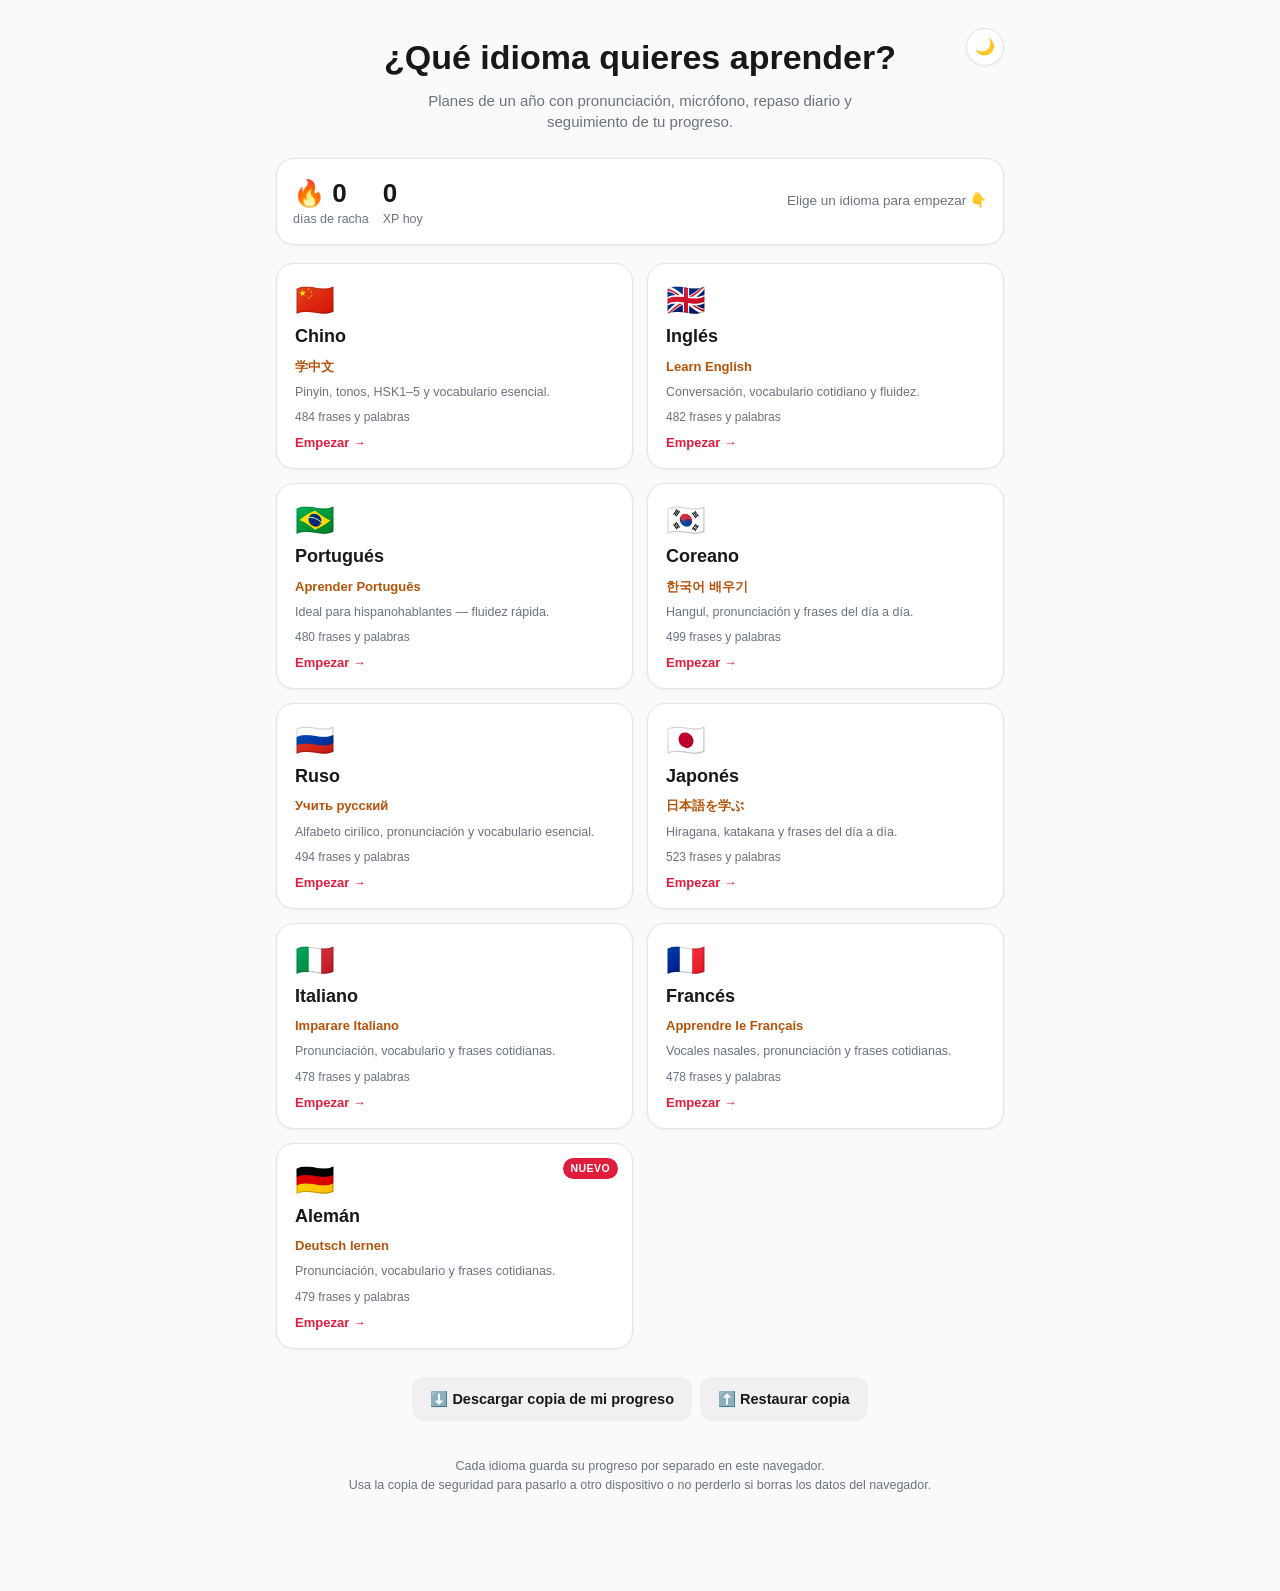
==== index.html @ 62c7db94 "Add files via upload" ====
<!DOCTYPE html>
<html lang="es">
<head>
<meta charset="UTF-8">
<meta name="viewport" content="width=device-width, initial-scale=1.0">
<meta name="theme-color" content="#e11d3e">
<meta name="description" content="Planes de un año para aprender 9 idiomas desde el español: pronunciación, micrófono, repaso espaciado y seguimiento de progreso.">
<title>Idiomas — elige el tuyo</title>
<link rel="stylesheet" href="assets/app.css">
<link rel="icon" href="data:image/svg+xml,%3Csvg xmlns=%22http://www.w3.org/2000/svg%22 viewBox=%220 0 100 100%22%3E%3Ccircle cx=%2250%22 cy=%2250%22 r=%2248%22 fill=%22%23e11d3e%22/%3E%3Ctext x=%2250%22 y=%2268%22 font-size=%2252%22 text-anchor=%22middle%22 fill=%22white%22 font-family=%22sans-serif%22 font-weight=%22bold%22%3EA%3C/text%3E%3C/svg%3E">
</head>
<body>
<script>try{var t=localStorage.getItem('idiomas-theme')||localStorage.getItem('lang-hub-theme');if(t?t==='dark':matchMedia('(prefers-color-scheme: dark)').matches)document.body.classList.add('dark');}catch(e){}</script>
<div class="wrap" style="max-width:760px">
  <header class="hub-head">
    <div class="hub-top"><button class="icon-btn" id="themeBtn" title="Cambiar tema" aria-label="Cambiar tema">🌙</button></div>
    <h1>¿Qué idioma quieres aprender?</h1>
    <div class="sub">Planes de un año con pronunciación, micrófono, repaso diario y seguimiento de tu progreso.</div>
  </header>

  <div class="today-card" id="today"></div>
  <div class="lang-grid" id="grid"></div>

  <div class="backup-row">
    <button class="btn" id="exportBtn">⬇️ Descargar copia de mi progreso</button>
    <button class="btn" id="importBtn">⬆️ Restaurar copia</button>
    <input type="file" id="importFile" accept="application/json,.json" class="hidden">
  </div>
  <div class="footer-note">Cada idioma guarda su progreso por separado en este navegador.<br>Usa la copia de seguridad para pasarlo a otro dispositivo o no perderlo si borras los datos del navegador.</div>
</div>

<script src="assets/catalog.js"></script>
<script>
(function(){
  const C = window.CATALOG;
  const get = (k, d) => { try{ const v = localStorage.getItem(k); return v == null ? d : JSON.parse(v); }catch(e){ return d; } };
  const raw = k => { try{ return localStorage.getItem(k); }catch(e){ return null; } };
  const esc = s => String(s).replace(/[&<>"']/g, c => ({'&':'&amp;','<':'&lt;','>':'&gt;','"':'&quot;',"'":'&#39;'}[c]));
  const dstr = d => { d = d || new Date(); return d.getFullYear() + '-' + String(d.getMonth()+1).padStart(2,'0') + '-' + String(d.getDate()).padStart(2,'0'); };
  const today = dstr(), yest = dstr(new Date(Date.now() - 86400000));

  function info(L){
    const prog = get(L.storagePrefix + '-progress-v1', {}) || {};
    const srs = get(L.storagePrefix + '-srs', {}) || {};
    const st = get(L.storagePrefix + '-streak', null);
    const log = get(L.storagePrefix + '-log', {}) || {};
    const mastered = Object.keys(prog).filter(k => k.startsWith('a-') && prog[k] >= 3).length;
    const started = Object.keys(prog).some(k => prog[k]);
    const due = Object.values(srs).filter(c => c && c.due <= today).length;
    const streak = st && st.lastDate && st.lastDate >= yest ? st.count : 0;
    return {mastered, started, due, streak, xp: log[today] || 0};
  }

  function render(){
    const last = raw('idiomas-last');
    const infos = C.map(L => Object.assign({L}, info(L)));
    const xp = infos.reduce((s, x) => s + x.xp, 0);
    const best = Math.max(0, ...infos.map(x => x.streak));
    const lastL = C.find(L => L.code === last);
    const lastI = lastL && infos.find(x => x.L === lastL);
    document.getElementById('today').innerHTML = `
      <div><div class="big">🔥 ${best}</div><div class="muted" style="font-size:12.5px">${best === 1 ? 'día' : 'días'} de racha</div></div>
      <div><div class="big">${xp}</div><div class="muted" style="font-size:12.5px">XP hoy</div></div>
      ${lastL ? `<a class="btn main cont" href="${lastL.page}">${lastL.flag} Continuar con ${esc(lastL.name)}${lastI.due ? ' · ' + lastI.due + ' por repasar' : ''} →</a>`
              : `<div class="cont muted" style="font-size:13.5px">Elige un idioma para empezar 👇</div>`}`;
    document.getElementById('grid').innerHTML = infos.map(x => {
      const L = x.L, pct = Math.round(x.mastered / L.total * 100);
      return `<a class="lang-card" href="${L.page}">
        ${L.code === last ? '<span class="badge-last">ÚLTIMO</span>' : L.isNew && !x.started ? '<span class="badge-new">NUEVO</span>' : ''}
        <div class="flag">${L.flag}</div>
        <div class="name">${esc(L.name)}</div>
        <div class="native">${esc(L.hero)}</div>
        <div class="desc">${esc(L.desc.replace(/^Nuevo · /, ''))}</div>
        ${x.started ? `<div class="mini-bar"><div style="width:${pct}%"></div></div>
          <div class="meta"><span>${x.mastered}/${L.total} dominadas</span><span>${x.streak ? '🔥 ' + x.streak : ''}${x.due ? ' · 🔁 ' + x.due : ''}</span></div>`
          : `<div class="meta"><span>${L.total} frases y palabras</span></div>`}
        <div class="go">${x.started ? 'Continuar →' : 'Empezar →'}</div>
      </a>`;
    }).join('');
  }

  // Tema
  const tb = document.getElementById('themeBtn');
  const syncIcon = () => tb.textContent = document.body.classList.contains('dark') ? '☀️' : '🌙';
  tb.onclick = () => { const d = document.body.classList.toggle('dark'); try{ localStorage.setItem('idiomas-theme', d ? 'dark' : 'light'); }catch(e){} syncIcon(); };
  syncIcon();

  // Copia de seguridad
  const prefixes = C.map(L => L.storagePrefix + '-').concat(['idiomas-', 'lang-hub-']);
  document.getElementById('exportBtn').onclick = () => {
    const data = {};
    try{ for (let i = 0; i < localStorage.length; i++){ const k = localStorage.key(i); if (prefixes.some(p => k.startsWith(p))) data[k] = localStorage.getItem(k); } }catch(e){}
    const blob = new Blob([JSON.stringify({app: 'idiomas', version: 2, date: new Date().toISOString(), data}, null, 1)], {type: 'application/json'});
    const a = document.createElement('a'); a.href = URL.createObjectURL(blob); a.download = 'idiomas-progreso-' + today + '.json';
    document.body.appendChild(a); a.click(); setTimeout(() => { URL.revokeObjectURL(a.href); a.remove(); }, 500);
  };
  const fileIn = document.getElementById('importFile');
  document.getElementById('importBtn').onclick = () => fileIn.click();
  fileIn.onchange = () => {
    const f = fileIn.files[0]; if (!f) return;
    const r = new FileReader();
    r.onload = () => {
      try{
        const j = JSON.parse(r.result);
        if (!j || j.app !== 'idiomas' || !j.data) throw new Error('formato');
        let n = 0;
        Object.keys(j.data).forEach(k => { if (prefixes.some(p => k.startsWith(p))){ localStorage.setItem(k, j.data[k]); n++; } });
        render(); alertBox('✓ Copia restaurada (' + n + ' elementos).');
      }catch(e){ alertBox('Ese archivo no parece una copia de esta app.'); }
      fileIn.value = '';
    };
    r.readAsText(f);
  };
  function alertBox(msg){
    let host = document.querySelector('.toast-host');
    if (!host){ host = document.createElement('div'); host.className = 'toast-host'; document.body.appendChild(host); }
    const t = document.createElement('div'); t.className = 'toast'; t.textContent = msg; host.appendChild(t); setTimeout(() => t.remove(), 3500);
  }

  render();
  window.addEventListener('pageshow', render);
})();
</script>
</body>
</html>
---- assets/app.css ----
/* Idiomas — estilos compartidos por el hub y todas las páginas de idioma */
:root{
  --ink:#18181b; --paper:#fafafa; --paper-dim:#f0f0f2; --seal:#e11d3e; --seal-dark:#b8102f;
  --gold:#b45309; --gold-soft:#fdf3e2; --line:#e4e4e7; --done:#15803d; --done-soft:#e8f6ec;
  --card-bg:#ffffff; --muted:#6b7280; --shadow:0 1px 3px rgba(0,0,0,.05); --shadow-lg:0 10px 30px rgba(0,0,0,.12);
  --heat0:#ebedf0; --heat1:#fbd0d8; --heat2:#f58ba0; --heat3:#e11d3e; --heat4:#9f0f2b;
  --radius:16px;
  color-scheme: light;
}
body.dark{
  --ink:#f4f4f5; --paper:#0d0d10; --paper-dim:#1c1c21; --seal:#fb4368; --seal-dark:#ff6b87;
  --gold:#f0a94e; --gold-soft:#2a2116; --line:#2a2a2f; --done:#4ade80; --done-soft:#14261a;
  --card-bg:#17171c; --muted:#9a9aa2; --shadow:0 1px 3px rgba(0,0,0,.4); --shadow-lg:0 10px 30px rgba(0,0,0,.5);
  --heat0:#222228; --heat1:#4a1a25; --heat2:#8a2440; --heat3:#d93a5d; --heat4:#ff7b96;
  color-scheme: dark;
}
*{box-sizing:border-box;}
html{-webkit-text-size-adjust:100%;}
body{
  margin:0; background:var(--paper); color:var(--ink);
  font-family:-apple-system,BlinkMacSystemFont,"Segoe UI",Roboto,"PingFang SC","Hiragino Sans","Noto Sans CJK SC","Malgun Gothic","Microsoft YaHei",Helvetica,Arial,sans-serif;
  -webkit-font-smoothing:antialiased; transition:background .25s,color .25s; line-height:1.4;
}
button{font:inherit;color:inherit;}
button:focus-visible,a:focus-visible,input:focus-visible,select:focus-visible{outline:2px solid var(--seal);outline-offset:2px;}
.wrap{max-width:900px;margin:0 auto;padding:24px 16px 96px;}
.hidden{display:none !important;}
.muted{color:var(--muted);}

/* ---------- Top bar ---------- */
.topbar{display:flex;align-items:center;justify-content:space-between;gap:8px;margin-bottom:14px;}
.back-link{color:var(--muted);text-decoration:none;font-size:13.5px;font-weight:600;padding:6px 0;}
.back-link:hover{color:var(--seal);}
.icon-row{display:flex;gap:8px;}
.icon-btn{
  width:38px;height:38px;border-radius:50%;border:1px solid var(--line);background:var(--card-bg);
  cursor:pointer;display:flex;align-items:center;justify-content:center;font-size:16px;box-shadow:var(--shadow);
}
.icon-btn:hover{border-color:var(--seal);}

/* ---------- Header ---------- */
.hero{
  position:relative;padding:26px 24px 22px;background:var(--card-bg);border:1px solid var(--line);
  border-radius:20px;margin-bottom:16px;box-shadow:var(--shadow);overflow:hidden;
}
.hero-title{font-size:clamp(34px,7vw,52px);line-height:1.05;font-weight:800;letter-spacing:-.01em;padding-right:72px;}
.hero-sub{font-size:14.5px;color:var(--muted);margin-top:8px;max-width:560px;}
.seal{
  position:absolute;top:22px;right:22px;width:58px;height:58px;background:var(--seal);color:#fff;border-radius:50%;
  display:flex;align-items:center;justify-content:center;font-size:11.5px;font-weight:800;letter-spacing:.4px;text-align:center;
  box-shadow:0 3px 10px rgba(225,29,62,.35);transform:rotate(-8deg);
}
.stat-chips{display:flex;flex-wrap:wrap;gap:8px;margin-top:16px;}
.chip{
  display:inline-flex;align-items:center;gap:6px;padding:6px 11px;border-radius:999px;background:var(--paper-dim);
  font-size:12.5px;font-weight:600;color:var(--ink);white-space:nowrap;
}
.chip .em{font-size:14px;}
.goal-ring{--p:0;width:18px;height:18px;border-radius:50%;
  background:conic-gradient(var(--seal) calc(var(--p)*1%), var(--line) 0);display:inline-block;position:relative;}
.goal-ring::after{content:"";position:absolute;inset:4px;border-radius:50%;background:var(--paper-dim);}
.progress-bar{margin-top:16px;height:8px;background:var(--paper-dim);border-radius:20px;overflow:hidden;}
.progress-fill{height:100%;background:linear-gradient(90deg,var(--seal),var(--gold));width:0;border-radius:20px;transition:width .5s ease;}
.progress-label{font-size:12.5px;color:var(--muted);margin-top:8px;}

/* ---------- Action buttons ---------- */
.actions{display:grid;grid-template-columns:repeat(3,1fr);gap:10px;margin-bottom:16px;}
.action{
  display:flex;flex-direction:column;align-items:flex-start;gap:3px;text-align:left;cursor:pointer;
  background:var(--card-bg);border:1px solid var(--line);border-radius:var(--radius);padding:14px;box-shadow:var(--shadow);
  transition:transform .1s,box-shadow .15s,border-color .15s;
}
.action:hover{box-shadow:var(--shadow-lg);border-color:var(--seal);}
.action:active{transform:scale(.98);}
.action .a-icon{font-size:22px;}
.action .a-title{font-size:14.5px;font-weight:700;}
.action .a-sub{font-size:12px;color:var(--muted);}
.action.primary{background:var(--seal);border-color:var(--seal);color:#fff;}
.action.primary .a-sub{color:rgba(255,255,255,.85);}
.action.primary:hover{background:var(--seal-dark);}

/* ---------- Search ---------- */
.search-row{position:relative;margin-bottom:14px;}
.search-row input{
  width:100%;padding:12px 40px 12px 40px;border-radius:12px;border:1px solid var(--line);background:var(--card-bg);
  color:var(--ink);font-size:15px;box-shadow:var(--shadow);
}
.search-row .s-icon{position:absolute;left:14px;top:50%;transform:translateY(-50%);color:var(--muted);pointer-events:none;}
.search-row .s-clear{position:absolute;right:8px;top:50%;transform:translateY(-50%);border:none;background:none;cursor:pointer;color:var(--muted);font-size:16px;padding:6px;}

/* ---------- Phase nav ---------- */
nav.phases{display:flex;gap:8px;margin:0 -16px 20px;padding:2px 16px 8px;overflow-x:auto;scrollbar-width:thin;scroll-snap-type:x proximity;}
nav.phases button{
  flex:0 0 auto;scroll-snap-align:start;background:var(--card-bg);border:1px solid var(--line);padding:9px 13px;font-size:13px;
  font-weight:600;cursor:pointer;border-radius:12px;display:flex;align-items:center;gap:7px;transition:background .15s,color .15s;
}
nav.phases button .num{color:var(--seal);font-weight:800;}
nav.phases button .pct{font-size:11px;color:var(--muted);font-weight:600;}
nav.phases button.active{background:var(--ink);color:var(--paper);border-color:var(--ink);}
nav.phases button.active .num{color:var(--gold);}
nav.phases button.active .pct{color:var(--paper);opacity:.75;}

/* ---------- Phase ---------- */
.phase-head{display:flex;align-items:center;gap:10px;flex-wrap:wrap;margin-bottom:6px;}
.phase-head h2{font-size:24px;margin:0;font-weight:800;}
.tag{font-size:12px;font-weight:700;color:var(--seal);background:var(--paper-dim);padding:4px 10px;border-radius:20px;}
.phase-focus{color:var(--muted);font-size:14px;margin-bottom:16px;max-width:620px;}
.legend{
  background:var(--gold-soft);border:1px solid var(--line);border-left:4px solid var(--gold);border-radius:12px;
  padding:12px 14px;font-size:13.5px;margin-bottom:16px;line-height:1.5;
}
.legend b{color:var(--gold);}
.habits{margin-bottom:20px;border:1px solid var(--line);background:var(--card-bg);border-radius:14px;overflow:hidden;}
.habits summary{
  list-style:none;cursor:pointer;padding:13px 16px;display:flex;align-items:center;justify-content:space-between;
  font-size:13px;font-weight:700;color:var(--muted);
}
.habits summary::-webkit-details-marker{display:none;}
.habits summary .chev{transition:transform .2s;color:var(--seal);}
.habits[open] summary .chev{transform:rotate(90deg);}
.task-list{padding:0 16px 6px;}
.task-row{display:flex;gap:12px;padding:12px 0;border-top:1px solid var(--line);align-items:flex-start;cursor:pointer;}
.task-row input{width:20px;height:20px;margin-top:1px;accent-color:var(--seal);cursor:pointer;flex:0 0 auto;}
.task-name{font-size:14.5px;}
.task-name.done{color:var(--done);text-decoration:line-through;}
.task-meta{margin-top:2px;font-size:12.5px;color:var(--gold);font-weight:600;}
.task-meta .tool{color:var(--muted);font-weight:400;}
.milestone{margin:4px 16px 16px;background:var(--paper-dim);border-left:4px solid var(--seal);border-radius:10px;padding:12px 14px;font-size:14px;}
.milestone b{color:var(--seal);}

.section-title{font-size:12.5px;text-transform:uppercase;letter-spacing:.07em;color:var(--muted);font-weight:800;margin:0 0 4px;}
.hint{font-size:12.5px;color:var(--muted);margin-bottom:12px;}
.group-label{
  display:flex;align-items:center;justify-content:space-between;gap:8px;
  font-size:12px;text-transform:uppercase;letter-spacing:.07em;color:var(--seal);font-weight:800;margin:22px 0 10px;
}
.group-label:first-of-type{margin-top:6px;}
.group-label .g-count{color:var(--muted);font-weight:600;letter-spacing:0;text-transform:none;font-size:12px;}
.audio-grid{display:grid;grid-template-columns:1fr 1fr;gap:12px;}

/* ---------- Card ---------- */
.card{
  position:relative;display:flex;flex-direction:column;gap:10px;background:var(--card-bg);border:1px solid var(--line);
  border-radius:var(--radius);padding:16px;box-shadow:var(--shadow);transition:box-shadow .15s,border-color .2s;
}
.card:hover{box-shadow:0 4px 14px rgba(0,0,0,.07);}
.card.mastered{border-color:var(--done);box-shadow:0 0 0 1px var(--done) inset;}
.card.flash{animation:flash .65s ease;}
@keyframes flash{0%{background:var(--done-soft);}100%{background:var(--card-bg);}}
.card-row{display:flex;gap:14px;align-items:center;}
.btns{display:flex;gap:10px;flex:0 0 auto;}
.round{
  width:48px;height:48px;border-radius:50%;border:none;cursor:pointer;font-size:18px;display:flex;align-items:center;justify-content:center;
  background:var(--paper-dim);transition:background .15s,color .15s,transform .1s;
}
.round:active{transform:scale(.93);}
.round.play{color:var(--seal);}
.round.play:hover,.round.play.playing{background:var(--seal);color:#fff;}
.round.mic{color:var(--gold);}
.round.mic:hover{background:var(--gold);color:#fff;}
.round.mic.listening{background:var(--gold);color:#fff;animation:pulse 1s infinite;}
@keyframes pulse{0%,100%{box-shadow:0 0 0 0 rgba(217,119,6,.45);}50%{box-shadow:0 0 0 9px rgba(217,119,6,0);}}
.txt{flex:1;min-width:0;}
.txt .t{font-size:22px;font-weight:700;line-height:1.2;word-break:break-word;}
.txt .r{font-size:13px;color:var(--gold);font-weight:600;margin-top:3px;}
.txt .es{font-size:13.5px;color:var(--muted);margin-top:2px;}
body.hide-roman .txt .r{display:none;}
body.hide-es .card:not(.reveal) .txt .es{filter:blur(6px);cursor:pointer;user-select:none;}
body.hide-es .card:not(.reveal) .txt .es:hover{filter:blur(4px);}
.card-foot{display:flex;align-items:center;gap:6px;padding-top:9px;border-top:1px solid var(--line);}
.dots{display:flex;gap:5px;align-items:center;}
.dots .lbl{font-size:11px;color:var(--muted);margin-right:2px;}
.dot{width:10px;height:10px;border-radius:50%;background:var(--paper-dim);border:1.5px solid var(--line);}
.dot.on{background:var(--seal);border-color:var(--seal);}
.card.mastered .dot.on{background:var(--done);border-color:var(--done);}
.mini{border:none;background:none;cursor:pointer;font-size:15px;padding:4px 6px;border-radius:8px;color:var(--muted);line-height:1;}
.mini:hover{background:var(--paper-dim);}
.mini.fav-on{color:var(--gold);}
.spacer{flex:1;}
.feedback{font-size:13px;min-height:0;}
.feedback:empty{display:none;}
.feedback.ok{color:var(--done);font-weight:600;}
.feedback.bad{color:var(--seal);}
.burst{position:absolute;left:18px;top:-8px;font-size:22px;animation:burst .8s ease forwards;pointer-events:none;}
@keyframes burst{0%{opacity:0;transform:translateY(6px) scale(.6);}30%{opacity:1;}100%{opacity:0;transform:translateY(-22px) scale(1.25);}}
.empty{text-align:center;color:var(--muted);padding:40px 10px;font-size:14px;}

/* ---------- Overlay / modal ---------- */
.overlay{
  position:fixed;inset:0;background:rgba(10,10,14,.55);display:none;align-items:flex-end;justify-content:center;z-index:50;
  padding:0;backdrop-filter:blur(2px);
}
.overlay.open{display:flex;}
.sheet{
  background:var(--card-bg);color:var(--ink);width:100%;max-width:560px;max-height:92vh;overflow:auto;border-radius:22px 22px 0 0;
  padding:22px 20px 28px;box-shadow:var(--shadow-lg);animation:up .22s ease;
}
@keyframes up{from{transform:translateY(30px);opacity:.6;}to{transform:none;opacity:1;}}
@media (min-width:640px){.overlay{align-items:center;padding:20px;}.sheet{border-radius:22px;}}
.sheet-head{display:flex;align-items:center;justify-content:space-between;margin-bottom:14px;gap:10px;}
.sheet-head h3{margin:0;font-size:19px;}
.close-x{border:none;background:var(--paper-dim);width:34px;height:34px;border-radius:50%;cursor:pointer;font-size:15px;flex:0 0 auto;}
.lbl-sm{font-size:12px;text-transform:uppercase;letter-spacing:.06em;color:var(--muted);font-weight:800;margin:16px 0 8px;}
.seg{display:flex;flex-wrap:wrap;gap:6px;}
.seg button{border:1px solid var(--line);background:var(--card-bg);border-radius:10px;padding:8px 12px;cursor:pointer;font-size:13.5px;font-weight:600;}
.seg button.on{background:var(--ink);color:var(--paper);border-color:var(--ink);}
.mode-list{display:grid;gap:8px;}
.mode{
  display:flex;gap:12px;align-items:center;text-align:left;border:1px solid var(--line);background:var(--card-bg);border-radius:14px;
  padding:12px 14px;cursor:pointer;
}
.mode:hover{border-color:var(--seal);}
.mode.on{border-color:var(--seal);box-shadow:0 0 0 1px var(--seal) inset;}
.mode .m-ic{font-size:22px;width:30px;text-align:center;}
.mode .m-t{font-weight:700;font-size:14.5px;}
.mode .m-s{font-size:12.5px;color:var(--muted);}
.btn{text-decoration:none;
  display:inline-flex;align-items:center;justify-content:center;gap:6px;border:none;border-radius:12px;padding:12px 18px;cursor:pointer;
  font-weight:700;font-size:14.5px;background:var(--paper-dim);color:var(--ink);
}
.btn.main{background:var(--seal);color:#fff;}
.btn.main:hover{background:var(--seal-dark);}
.btn.block{width:100%;margin-top:18px;}
.btn:disabled{opacity:.45;cursor:not-allowed;}
.link-btn{border:none;background:none;color:var(--seal);font-weight:700;cursor:pointer;padding:0;font-size:13px;}

/* quiz */
.q-progress{display:flex;justify-content:space-between;font-size:12.5px;color:var(--muted);margin-bottom:8px;}
.q-bar{height:5px;background:var(--paper-dim);border-radius:9px;overflow:hidden;margin-bottom:18px;}
.q-bar div{height:100%;background:var(--seal);transition:width .3s;}
.q-prompt{text-align:center;margin:8px 0 18px;}
.q-big{font-size:32px;font-weight:800;line-height:1.2;word-break:break-word;}
.q-small{font-size:14px;color:var(--gold);font-weight:600;margin-top:6px;}
.q-es{font-size:20px;font-weight:700;}
.q-play{width:72px;height:72px;font-size:26px;margin:4px auto 0;}
.q-opts{display:grid;gap:8px;}
.q-opt{
  display:flex;gap:10px;align-items:center;text-align:left;padding:13px 14px;border-radius:12px;border:1.5px solid var(--line);
  background:var(--card-bg);cursor:pointer;font-size:15px;
}
.q-opt .k{font-size:11px;color:var(--muted);border:1px solid var(--line);border-radius:6px;padding:1px 6px;flex:0 0 auto;}
.q-opt:hover:not(:disabled){border-color:var(--seal);}
.q-opt.ok{border-color:var(--done);background:var(--done-soft);color:var(--done);font-weight:700;}
.q-opt.bad{border-color:var(--seal);background:rgba(225,29,62,.08);color:var(--seal);}
.q-input{width:100%;padding:14px;border-radius:12px;border:1.5px solid var(--line);background:var(--card-bg);color:var(--ink);font-size:18px;text-align:center;}
.q-input.ok{border-color:var(--done);}
.q-input.bad{border-color:var(--seal);}
.q-answer{margin-top:12px;text-align:center;font-size:14.5px;}
.q-answer .t{font-size:20px;font-weight:800;}
.result{text-align:center;}
.result .score{font-size:48px;font-weight:800;color:var(--seal);margin:6px 0;}
.miss-list{text-align:left;margin-top:14px;border-top:1px solid var(--line);}
.miss-list div{padding:8px 0;border-bottom:1px solid var(--line);font-size:14px;}
.miss-list .es{color:var(--muted);font-size:13px;}

/* review (flashcards) */
.flash-card{border:1px solid var(--line);border-radius:18px;padding:26px 18px;text-align:center;background:var(--paper);min-height:190px;
  display:flex;flex-direction:column;align-items:center;justify-content:center;gap:8px;}
.flash-card .back{border-top:1px dashed var(--line);margin-top:10px;padding-top:12px;width:100%;}
.grade{display:grid;grid-template-columns:repeat(3,1fr);gap:8px;margin-top:16px;}
.grade button{border:none;border-radius:12px;padding:12px 6px;cursor:pointer;font-weight:700;font-size:14px;display:flex;flex-direction:column;gap:2px;align-items:center;}
.grade button small{font-weight:500;font-size:11.5px;opacity:.8;}
.g-again{background:rgba(225,29,62,.12);color:var(--seal);}
.g-good{background:var(--paper-dim);}
.g-easy{background:var(--done-soft);color:var(--done);}
.kbd-hint{font-size:11.5px;color:var(--muted);text-align:center;margin-top:10px;}

/* stats */
.stat-grid{display:grid;grid-template-columns:repeat(2,1fr);gap:8px;}
.stat{background:var(--paper-dim);border-radius:12px;padding:12px;}
.stat .v{font-size:24px;font-weight:800;}
.stat .l{font-size:12px;color:var(--muted);}
.heat-wrap{overflow-x:auto;padding-bottom:4px;}
.heat{display:grid;grid-auto-flow:column;grid-template-rows:repeat(7,12px);gap:3px;}
.heat span{width:12px;height:12px;border-radius:3px;background:var(--heat0);}
.heat .l1{background:var(--heat1);} .heat .l2{background:var(--heat2);} .heat .l3{background:var(--heat3);} .heat .l4{background:var(--heat4);}
.heat .today{outline:1.5px solid var(--ink);outline-offset:1px;}
.heat-legend{display:flex;align-items:center;gap:3px;font-size:11px;color:var(--muted);margin-top:6px;justify-content:flex-end;}
.heat-legend span{width:10px;height:10px;border-radius:2px;display:inline-block;}
.phase-bars{display:grid;gap:8px;}
.pbar{display:grid;grid-template-columns:1fr auto;gap:4px 10px;font-size:13px;}
.pbar .track{grid-column:1/-1;height:6px;background:var(--paper-dim);border-radius:9px;overflow:hidden;}
.pbar .track div{height:100%;background:var(--done);}

/* settings */
.set-row{display:flex;align-items:center;justify-content:space-between;gap:12px;padding:12px 0;border-bottom:1px solid var(--line);}
.set-row .s-t{font-weight:600;font-size:14.5px;}
.set-row .s-d{font-size:12.5px;color:var(--muted);}
.switch{position:relative;width:46px;height:28px;flex:0 0 auto;}
.switch input{opacity:0;width:0;height:0;}
.switch span{position:absolute;inset:0;background:var(--line);border-radius:99px;cursor:pointer;transition:background .2s;}
.switch span::before{content:"";position:absolute;width:22px;height:22px;left:3px;top:3px;background:#fff;border-radius:50%;transition:transform .2s;box-shadow:0 1px 2px rgba(0,0,0,.3);}
.switch input:checked + span{background:var(--seal);}
.switch input:checked + span::before{transform:translateX(18px);}
select.sel{background:var(--card-bg);border:1px solid var(--line);color:var(--ink);padding:8px 10px;border-radius:10px;font-size:13px;max-width:100%;width:100%;}
.voice-status{font-size:12.5px;margin-top:6px;}
.danger{color:var(--seal);}

/* toast */
.toast-host{position:fixed;left:50%;bottom:22px;transform:translateX(-50%);z-index:80;display:flex;flex-direction:column;gap:8px;align-items:center;pointer-events:none;width:calc(100% - 32px);max-width:440px;}
.toast{background:var(--ink);color:var(--paper);padding:11px 16px;border-radius:12px;font-size:14px;box-shadow:var(--shadow-lg);animation:up .2s ease;text-align:center;}

.footer-note{margin-top:36px;text-align:center;font-size:12.5px;color:var(--muted);line-height:1.5;}

/* ---------- Hub ---------- */
.hub-head{text-align:center;margin:10px 0 26px;position:relative;}
.hub-head h1{font-size:clamp(26px,6vw,34px);font-weight:800;margin:0 0 8px;}
.hub-head .sub{color:var(--muted);font-size:15px;max-width:460px;margin:0 auto;}
.hub-top{position:absolute;top:-6px;right:0;}
.today-card{
  display:flex;align-items:center;gap:14px;background:var(--card-bg);border:1px solid var(--line);border-radius:18px;padding:16px;margin-bottom:18px;box-shadow:var(--shadow);flex-wrap:wrap;
}
.today-card .big{font-size:26px;font-weight:800;}
.today-card .cont{margin-left:auto;}
.lang-grid{display:grid;grid-template-columns:1fr 1fr;gap:14px;}
.lang-card{
  position:relative;display:flex;flex-direction:column;gap:8px;background:var(--card-bg);border:1px solid var(--line);border-radius:18px;
  padding:20px 18px 16px;text-decoration:none;color:var(--ink);box-shadow:var(--shadow);transition:box-shadow .15s,transform .1s;
}
.lang-card:hover{box-shadow:var(--shadow-lg);transform:translateY(-2px);}
.lang-card .flag{font-size:32px;line-height:1;}
.lang-card .name{font-size:18px;font-weight:800;}
.lang-card .native{font-size:13px;color:var(--gold);font-weight:700;}
.lang-card .desc{font-size:12.5px;color:var(--muted);}
.lang-card .mini-bar{height:6px;background:var(--paper-dim);border-radius:9px;overflow:hidden;margin-top:4px;}
.lang-card .mini-bar div{height:100%;background:linear-gradient(90deg,var(--seal),var(--gold));}
.lang-card .meta{display:flex;justify-content:space-between;font-size:12px;color:var(--muted);}
.lang-card .go{font-size:13px;color:var(--seal);font-weight:700;}
.badge-new{position:absolute;top:14px;right:14px;background:var(--seal);color:#fff;font-size:10.5px;font-weight:800;padding:3px 8px;border-radius:99px;letter-spacing:.04em;}
.badge-last{position:absolute;top:14px;right:14px;background:var(--gold-soft);color:var(--gold);font-size:10.5px;font-weight:800;padding:3px 8px;border-radius:99px;}
.backup-row{display:flex;gap:8px;justify-content:center;flex-wrap:wrap;margin-top:28px;}

@media (max-width:600px){
  .audio-grid,.lang-grid{grid-template-columns:1fr;}
  .actions{grid-template-columns:1fr 1fr;}
  .actions .action:first-child{grid-column:1/-1;}
  .hero{padding:22px 18px 18px;}
  .seal{width:50px;height:50px;font-size:10px;top:18px;right:16px;}
}
@media (prefers-reduced-motion:reduce){*{animation:none !important;transition:none !important;}}
.sheet:focus{outline:none;}
@media (min-width:900px){nav.phases{flex-wrap:wrap;overflow:visible;margin:0 0 20px;padding:0;}}
.speak-btns .q-play{margin:0;}
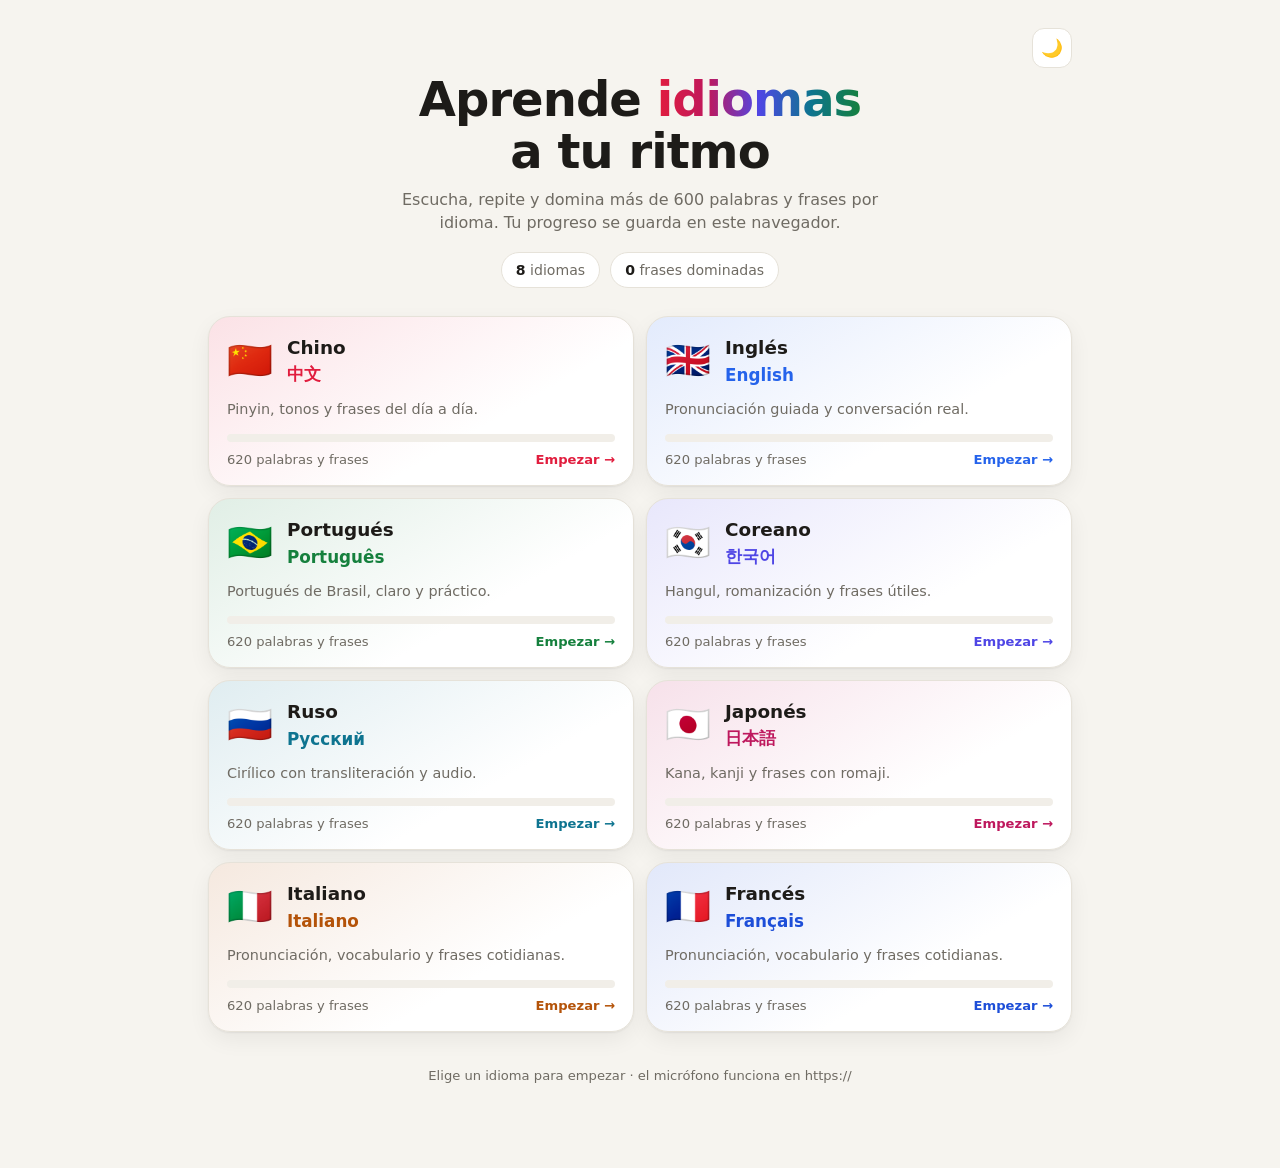
==== commit 1381d98e: "Add files via upload" ====
--- a/index.html
+++ b/index.html
@@ -2,124 +2,104 @@
 <html lang="es">
 <head>
 <meta charset="UTF-8">
-<meta name="viewport" content="width=device-width, initial-scale=1.0">
-<meta name="theme-color" content="#e11d3e">
-<meta name="description" content="Planes de un año para aprender 9 idiomas desde el español: pronunciación, micrófono, repaso espaciado y seguimiento de progreso.">
-<title>Idiomas — elige el tuyo</title>
-<link rel="stylesheet" href="assets/app.css">
-<link rel="icon" href="data:image/svg+xml,%3Csvg xmlns=%22http://www.w3.org/2000/svg%22 viewBox=%220 0 100 100%22%3E%3Ccircle cx=%2250%22 cy=%2250%22 r=%2248%22 fill=%22%23e11d3e%22/%3E%3Ctext x=%2250%22 y=%2268%22 font-size=%2252%22 text-anchor=%22middle%22 fill=%22white%22 font-family=%22sans-serif%22 font-weight=%22bold%22%3EA%3C/text%3E%3C/svg%3E">
+<meta name="viewport" content="width=device-width, initial-scale=1, viewport-fit=cover">
+<meta name="theme-color" content="#1d1b18">
+<title>Aprende idiomas — elige el tuyo</title>
+<style>
+:root{--bg:#f6f4ef;--surface:#fff;--surface2:#f1eee8;--text:#1d1b18;--muted:#6f6b63;--line:#e6e2d9;--shadow:0 1px 2px rgba(20,16,10,.06),0 8px 22px rgba(20,16,10,.06)}
+body.dark{--bg:#0e0e10;--surface:#17171a;--surface2:#212125;--text:#f3f1ec;--muted:#9d9a92;--line:#2a2a2f;--shadow:0 1px 2px rgba(0,0,0,.5),0 10px 26px rgba(0,0,0,.35)}
+*{box-sizing:border-box;-webkit-tap-highlight-color:transparent}
+body{margin:0;background:var(--bg);color:var(--text);font-family:system-ui,-apple-system,"Segoe UI",Roboto,sans-serif;line-height:1.45;transition:background .25s,color .25s}
+.wrap{max-width:900px;margin:0 auto;padding:max(28px,env(safe-area-inset-top)) 18px 70px}
+.top{display:flex;justify-content:flex-end}
+.tt{width:40px;height:40px;border-radius:12px;border:1px solid var(--line);background:var(--surface);font-size:1.1rem;cursor:pointer}
+header{text-align:center;margin:6px 0 28px}
+h1{font-size:clamp(2rem,7vw,3rem);line-height:1.08;letter-spacing:-.02em;margin:0 0 10px}
+h1 em{font-style:normal;background:linear-gradient(90deg,#e11d3e,#be185d,#4f46e5,#0e7490,#15803d);-webkit-background-clip:text;background-clip:text;color:transparent}
+.sub{color:var(--muted);max-width:480px;margin:0 auto;font-size:1rem}
+.summary{display:flex;justify-content:center;gap:10px;flex-wrap:wrap;margin-top:18px}
+.pill{background:var(--surface);border:1px solid var(--line);border-radius:99px;padding:7px 14px;font-size:.88rem;color:var(--muted)}
+.pill b{color:var(--text)}
+.grid{display:grid;grid-template-columns:1fr;gap:12px}
+@media(min-width:620px){.grid{grid-template-columns:1fr 1fr}}
+.card{--c:#e11d3e;position:relative;display:block;text-decoration:none;color:inherit;background:linear-gradient(150deg,color-mix(in srgb,var(--c) 13%,var(--surface)),var(--surface) 65%);border:1px solid var(--line);border-radius:22px;padding:18px 18px 16px;box-shadow:var(--shadow);transition:transform .18s,border-color .18s;overflow:hidden}
+.card:hover{transform:translateY(-3px);border-color:var(--c)}
+.card:focus-visible{outline:3px solid color-mix(in srgb,var(--c) 55%,transparent);outline-offset:2px}
+.row{display:flex;align-items:center;gap:14px}
+.flag{font-size:2.3rem;line-height:1}
+.nm{font-weight:800;font-size:1.15rem}
+.nat{color:var(--c);font-weight:700;font-size:1.05rem;margin-top:1px}
+.cjk{font-family:"Noto Serif CJK SC","Noto Serif CJK JP","Noto Serif CJK KR","Songti SC","Hiragino Mincho ProN",serif}
+.desc{color:var(--muted);font-size:.9rem;margin:12px 0 14px}
+.bar{height:8px;border-radius:99px;background:var(--surface2);overflow:hidden}
+.bar i{display:block;height:100%;width:0;background:var(--c);border-radius:99px;transition:width .6s}
+.meta{display:flex;justify-content:space-between;align-items:center;margin-top:8px;font-size:.82rem;color:var(--muted)}
+.go{font-weight:800;color:var(--c)}
+.tag{position:absolute;top:14px;right:14px;background:var(--c);color:#fff;font-size:.7rem;font-weight:800;letter-spacing:.05em;text-transform:uppercase;padding:3px 9px;border-radius:99px}
+.foot{text-align:center;color:var(--muted);font-size:.82rem;margin-top:34px}
+</style>
 </head>
 <body>
-<script>try{var t=localStorage.getItem('idiomas-theme')||localStorage.getItem('lang-hub-theme');if(t?t==='dark':matchMedia('(prefers-color-scheme: dark)').matches)document.body.classList.add('dark');}catch(e){}</script>
-<div class="wrap" style="max-width:760px">
-  <header class="hub-head">
-    <div class="hub-top"><button class="icon-btn" id="themeBtn" title="Cambiar tema" aria-label="Cambiar tema">🌙</button></div>
-    <h1>¿Qué idioma quieres aprender?</h1>
-    <div class="sub">Planes de un año con pronunciación, micrófono, repaso diario y seguimiento de tu progreso.</div>
+<div class="wrap">
+  <div class="top"><button class="tt" id="tt" aria-label="Cambiar tema">🌙</button></div>
+  <header>
+    <h1>Aprende <em>idiomas</em><br>a tu ritmo</h1>
+    <p class="sub">Escucha, repite y domina más de 600 palabras y frases por idioma. Tu progreso se guarda en este navegador.</p>
+    <div class="summary" id="summary"></div>
   </header>
+  <div class="grid" id="grid"></div>
+  <p class="foot">Elige un idioma para empezar · el micrófono funciona en https://</p>
+</div>
+<script>
+const LANGS = [
+  {n:'Chino',nat:'中文',f:'🇨🇳',file:'chinese_fluency_plan.html',key:'chinese-plan',c:'#e11d3e',cjk:1,d:'Pinyin, tonos y frases del día a día.'},
+  {n:'Inglés',nat:'English',f:'🇬🇧',file:'english_fluency_plan.html',key:'english-plan',c:'#2563eb',d:'Pronunciación guiada y conversación real.'},
+  {n:'Portugués',nat:'Português',f:'🇧🇷',file:'portuguese_fluency_plan.html',key:'portuguese-plan',c:'#15803d',d:'Portugués de Brasil, claro y práctico.'},
+  {n:'Coreano',nat:'한국어',f:'🇰🇷',file:'korean_fluency_plan.html',key:'korean-plan',c:'#4f46e5',cjk:1,d:'Hangul, romanización y frases útiles.'},
+  {n:'Ruso',nat:'Русский',f:'🇷🇺',file:'russian_fluency_plan.html',key:'russian-plan',c:'#0e7490',d:'Cirílico con transliteración y audio.'},
+  {n:'Japonés',nat:'日本語',f:'🇯🇵',file:'japanese_fluency_plan.html',key:'japanese-plan',c:'#be185d',cjk:1,d:'Kana, kanji y frases con romaji.'},
+  {n:'Italiano',nat:'Italiano',f:'🇮🇹',file:'italian_fluency_plan.html',key:'italian-plan',c:'#b45309',d:'Pronunciación, vocabulario y frases cotidianas.'},
+  {n:'Francés',nat:'Français',f:'🇫🇷',file:'french_fluency_plan.html',key:'french-plan',c:'#1d4ed8',d:'Pronunciación, vocabulario y frases cotidianas.'}
+];
+const TOTAL = 620, MASTERY = 3;
+function get(k){try{return localStorage.getItem(k)}catch(e){return null}}
+function day(o){const d=new Date(Date.now()-o*864e5);return d.getFullYear()+'-'+String(d.getMonth()+1).padStart(2,'0')+'-'+String(d.getDate()).padStart(2,'0')}
 
-  <div class="today-card" id="today"></div>
-  <div class="lang-grid" id="grid"></div>
+let totalMastered = 0, bestStreak = 0, recent = null, recentDate = '';
+const info = LANGS.map(L => {
+  let m = 0, streak = 0, last = '';
+  try{
+    const st = JSON.parse(get(L.key + '-progress-v1') || '{}');
+    m = Object.keys(st).filter(k => k[0] === 'a' && st[k] >= MASTERY).length;
+    const s = JSON.parse(get(L.key + '-streak') || 'null');
+    if(s){ last = s.lastDate || ''; if(last === day(0) || last === day(1)) streak = s.count; }
+  }catch(e){}
+  totalMastered += m; bestStreak = Math.max(bestStreak, streak);
+  if(last && last > recentDate){ recentDate = last; recent = L.key; }
+  return {m, streak, last};
+});
 
-  <div class="backup-row">
-    <button class="btn" id="exportBtn">⬇️ Descargar copia de mi progreso</button>
-    <button class="btn" id="importBtn">⬆️ Restaurar copia</button>
-    <input type="file" id="importFile" accept="application/json,.json" class="hidden">
-  </div>
-  <div class="footer-note">Cada idioma guarda su progreso por separado en este navegador.<br>Usa la copia de seguridad para pasarlo a otro dispositivo o no perderlo si borras los datos del navegador.</div>
-</div>
+const grid = document.getElementById('grid');
+LANGS.forEach((L, i) => {
+  const {m, streak} = info[i], pct = Math.min(100, Math.round(m / TOTAL * 100));
+  const a = document.createElement('a');
+  a.className = 'card'; a.href = L.file; a.style.setProperty('--c', L.c);
+  a.innerHTML = `${recent === L.key ? '<span class="tag">Continuar</span>' : ''}
+    <div class="row"><div class="flag">${L.f}</div><div><div class="nm">${L.n}</div><div class="nat ${L.cjk ? 'cjk' : ''}">${L.nat}</div></div></div>
+    <p class="desc">${L.d}</p>
+    <div class="bar"><i style="width:${pct}%"></i></div>
+    <div class="meta"><span>${m ? m + ' de ' + TOTAL + ' dominadas' : TOTAL + ' palabras y frases'}${streak ? ' · 🔥 ' + streak : ''}</span><span class="go">${m ? 'Seguir →' : 'Empezar →'}</span></div>`;
+  grid.appendChild(a);
+});
 
-<script src="assets/catalog.js"></script>
-<script>
-(function(){
-  const C = window.CATALOG;
-  const get = (k, d) => { try{ const v = localStorage.getItem(k); return v == null ? d : JSON.parse(v); }catch(e){ return d; } };
-  const raw = k => { try{ return localStorage.getItem(k); }catch(e){ return null; } };
-  const esc = s => String(s).replace(/[&<>"']/g, c => ({'&':'&amp;','<':'&lt;','>':'&gt;','"':'&quot;',"'":'&#39;'}[c]));
-  const dstr = d => { d = d || new Date(); return d.getFullYear() + '-' + String(d.getMonth()+1).padStart(2,'0') + '-' + String(d.getDate()).padStart(2,'0'); };
-  const today = dstr(), yest = dstr(new Date(Date.now() - 86400000));
+const sm = document.getElementById('summary');
+sm.innerHTML = `<span class="pill"><b>${LANGS.length}</b> idiomas</span><span class="pill"><b>${totalMastered}</b> frases dominadas</span>` + (bestStreak ? `<span class="pill">🔥 <b>${bestStreak}</b> días de racha</span>` : '');
 
-  function info(L){
-    const prog = get(L.storagePrefix + '-progress-v1', {}) || {};
-    const srs = get(L.storagePrefix + '-srs', {}) || {};
-    const st = get(L.storagePrefix + '-streak', null);
-    const log = get(L.storagePrefix + '-log', {}) || {};
-    const mastered = Object.keys(prog).filter(k => k.startsWith('a-') && prog[k] >= 3).length;
-    const started = Object.keys(prog).some(k => prog[k]);
-    const due = Object.values(srs).filter(c => c && c.due <= today).length;
-    const streak = st && st.lastDate && st.lastDate >= yest ? st.count : 0;
-    return {mastered, started, due, streak, xp: log[today] || 0};
-  }
-
-  function render(){
-    const last = raw('idiomas-last');
-    const infos = C.map(L => Object.assign({L}, info(L)));
-    const xp = infos.reduce((s, x) => s + x.xp, 0);
-    const best = Math.max(0, ...infos.map(x => x.streak));
-    const lastL = C.find(L => L.code === last);
-    const lastI = lastL && infos.find(x => x.L === lastL);
-    document.getElementById('today').innerHTML = `
-      <div><div class="big">🔥 ${best}</div><div class="muted" style="font-size:12.5px">${best === 1 ? 'día' : 'días'} de racha</div></div>
-      <div><div class="big">${xp}</div><div class="muted" style="font-size:12.5px">XP hoy</div></div>
-      ${lastL ? `<a class="btn main cont" href="${lastL.page}">${lastL.flag} Continuar con ${esc(lastL.name)}${lastI.due ? ' · ' + lastI.due + ' por repasar' : ''} →</a>`
-              : `<div class="cont muted" style="font-size:13.5px">Elige un idioma para empezar 👇</div>`}`;
-    document.getElementById('grid').innerHTML = infos.map(x => {
-      const L = x.L, pct = Math.round(x.mastered / L.total * 100);
-      return `<a class="lang-card" href="${L.page}">
-        ${L.code === last ? '<span class="badge-last">ÚLTIMO</span>' : L.isNew && !x.started ? '<span class="badge-new">NUEVO</span>' : ''}
-        <div class="flag">${L.flag}</div>
-        <div class="name">${esc(L.name)}</div>
-        <div class="native">${esc(L.hero)}</div>
-        <div class="desc">${esc(L.desc.replace(/^Nuevo · /, ''))}</div>
-        ${x.started ? `<div class="mini-bar"><div style="width:${pct}%"></div></div>
-          <div class="meta"><span>${x.mastered}/${L.total} dominadas</span><span>${x.streak ? '🔥 ' + x.streak : ''}${x.due ? ' · 🔁 ' + x.due : ''}</span></div>`
-          : `<div class="meta"><span>${L.total} frases y palabras</span></div>`}
-        <div class="go">${x.started ? 'Continuar →' : 'Empezar →'}</div>
-      </a>`;
-    }).join('');
-  }
-
-  // Tema
-  const tb = document.getElementById('themeBtn');
-  const syncIcon = () => tb.textContent = document.body.classList.contains('dark') ? '☀️' : '🌙';
-  tb.onclick = () => { const d = document.body.classList.toggle('dark'); try{ localStorage.setItem('idiomas-theme', d ? 'dark' : 'light'); }catch(e){} syncIcon(); };
-  syncIcon();
-
-  // Copia de seguridad
-  const prefixes = C.map(L => L.storagePrefix + '-').concat(['idiomas-', 'lang-hub-']);
-  document.getElementById('exportBtn').onclick = () => {
-    const data = {};
-    try{ for (let i = 0; i < localStorage.length; i++){ const k = localStorage.key(i); if (prefixes.some(p => k.startsWith(p))) data[k] = localStorage.getItem(k); } }catch(e){}
-    const blob = new Blob([JSON.stringify({app: 'idiomas', version: 2, date: new Date().toISOString(), data}, null, 1)], {type: 'application/json'});
-    const a = document.createElement('a'); a.href = URL.createObjectURL(blob); a.download = 'idiomas-progreso-' + today + '.json';
-    document.body.appendChild(a); a.click(); setTimeout(() => { URL.revokeObjectURL(a.href); a.remove(); }, 500);
-  };
-  const fileIn = document.getElementById('importFile');
-  document.getElementById('importBtn').onclick = () => fileIn.click();
-  fileIn.onchange = () => {
-    const f = fileIn.files[0]; if (!f) return;
-    const r = new FileReader();
-    r.onload = () => {
-      try{
-        const j = JSON.parse(r.result);
-        if (!j || j.app !== 'idiomas' || !j.data) throw new Error('formato');
-        let n = 0;
-        Object.keys(j.data).forEach(k => { if (prefixes.some(p => k.startsWith(p))){ localStorage.setItem(k, j.data[k]); n++; } });
-        render(); alertBox('✓ Copia restaurada (' + n + ' elementos).');
-      }catch(e){ alertBox('Ese archivo no parece una copia de esta app.'); }
-      fileIn.value = '';
-    };
-    r.readAsText(f);
-  };
-  function alertBox(msg){
-    let host = document.querySelector('.toast-host');
-    if (!host){ host = document.createElement('div'); host.className = 'toast-host'; document.body.appendChild(host); }
-    const t = document.createElement('div'); t.className = 'toast'; t.textContent = msg; host.appendChild(t); setTimeout(() => t.remove(), 3500);
-  }
-
-  render();
-  window.addEventListener('pageshow', render);
-})();
+const tt = document.getElementById('tt');
+function setDark(d){document.body.classList.toggle('dark', d); tt.textContent = d ? '☀️' : '🌙'; try{localStorage.setItem('hub-theme', d ? 'dark' : 'light')}catch(e){}}
+let t = get('hub-theme');
+setDark(t ? t === 'dark' : (window.matchMedia && matchMedia('(prefers-color-scheme: dark)').matches));
+tt.onclick = () => setDark(!document.body.classList.contains('dark'));
 </script>
 </body>
 </html>
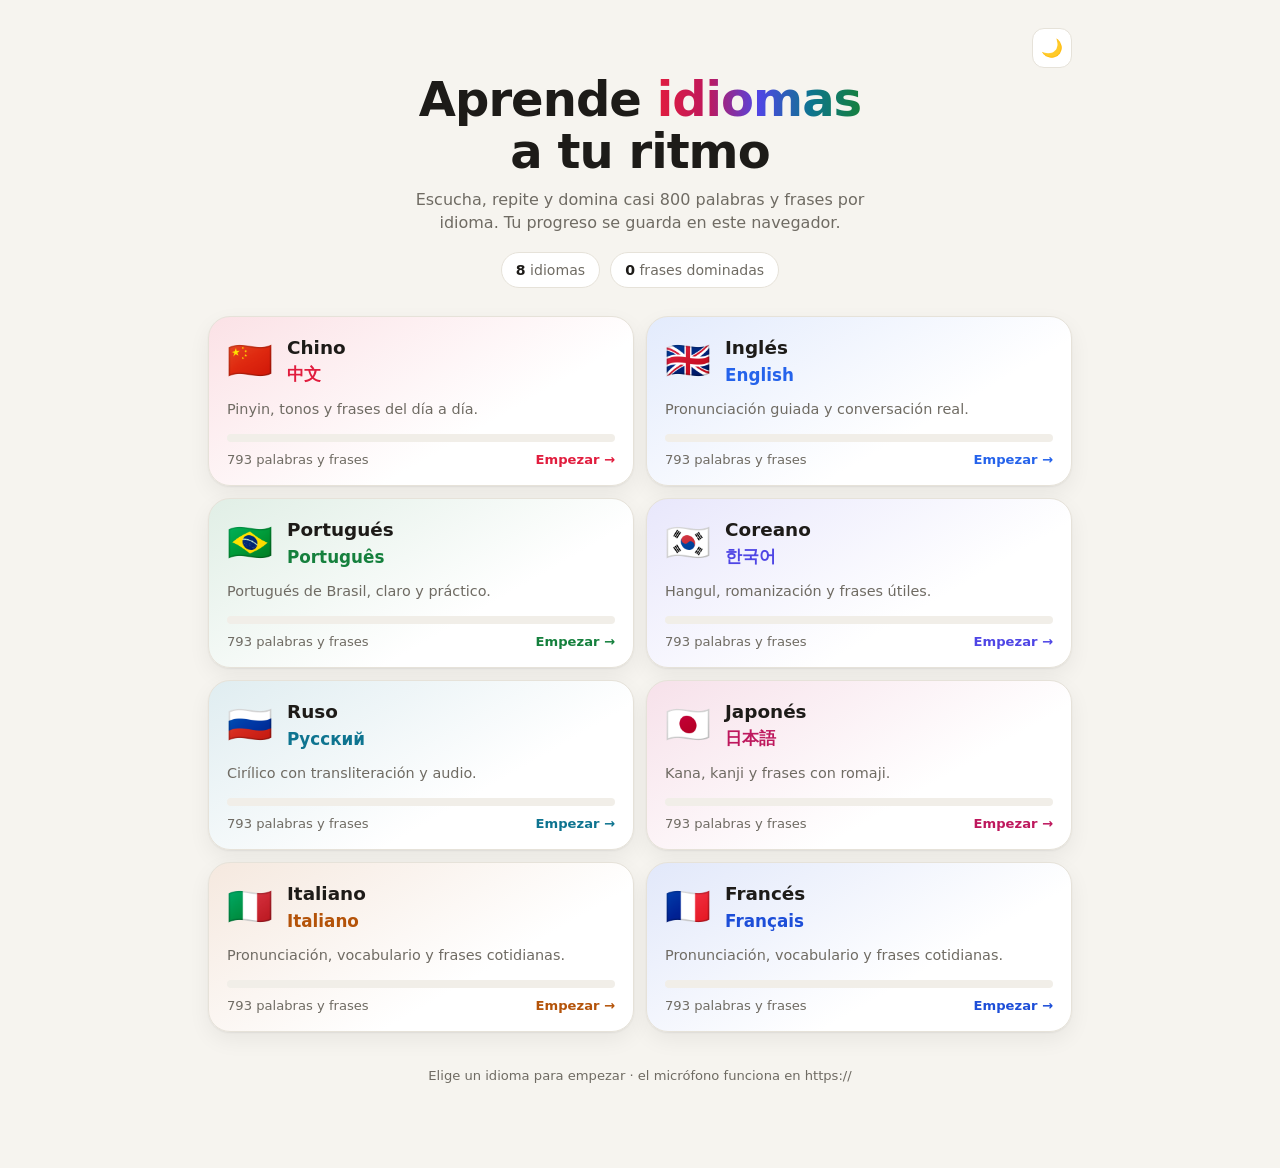
==== commit 34a22c8f: "Add files via upload" ====
--- a/index.html
+++ b/index.html
@@ -44,7 +44,7 @@
   <div class="top"><button class="tt" id="tt" aria-label="Cambiar tema">🌙</button></div>
   <header>
     <h1>Aprende <em>idiomas</em><br>a tu ritmo</h1>
-    <p class="sub">Escucha, repite y domina más de 600 palabras y frases por idioma. Tu progreso se guarda en este navegador.</p>
+    <p class="sub">Escucha, repite y domina casi 800 palabras y frases por idioma. Tu progreso se guarda en este navegador.</p>
     <div class="summary" id="summary"></div>
   </header>
   <div class="grid" id="grid"></div>
@@ -61,7 +61,7 @@
   {n:'Italiano',nat:'Italiano',f:'🇮🇹',file:'italian_fluency_plan.html',key:'italian-plan',c:'#b45309',d:'Pronunciación, vocabulario y frases cotidianas.'},
   {n:'Francés',nat:'Français',f:'🇫🇷',file:'french_fluency_plan.html',key:'french-plan',c:'#1d4ed8',d:'Pronunciación, vocabulario y frases cotidianas.'}
 ];
-const TOTAL = 620, MASTERY = 3;
+const TOTAL = 793, MASTERY = 3;
 function get(k){try{return localStorage.getItem(k)}catch(e){return null}}
 function day(o){const d=new Date(Date.now()-o*864e5);return d.getFullYear()+'-'+String(d.getMonth()+1).padStart(2,'0')+'-'+String(d.getDate()).padStart(2,'0')}
 
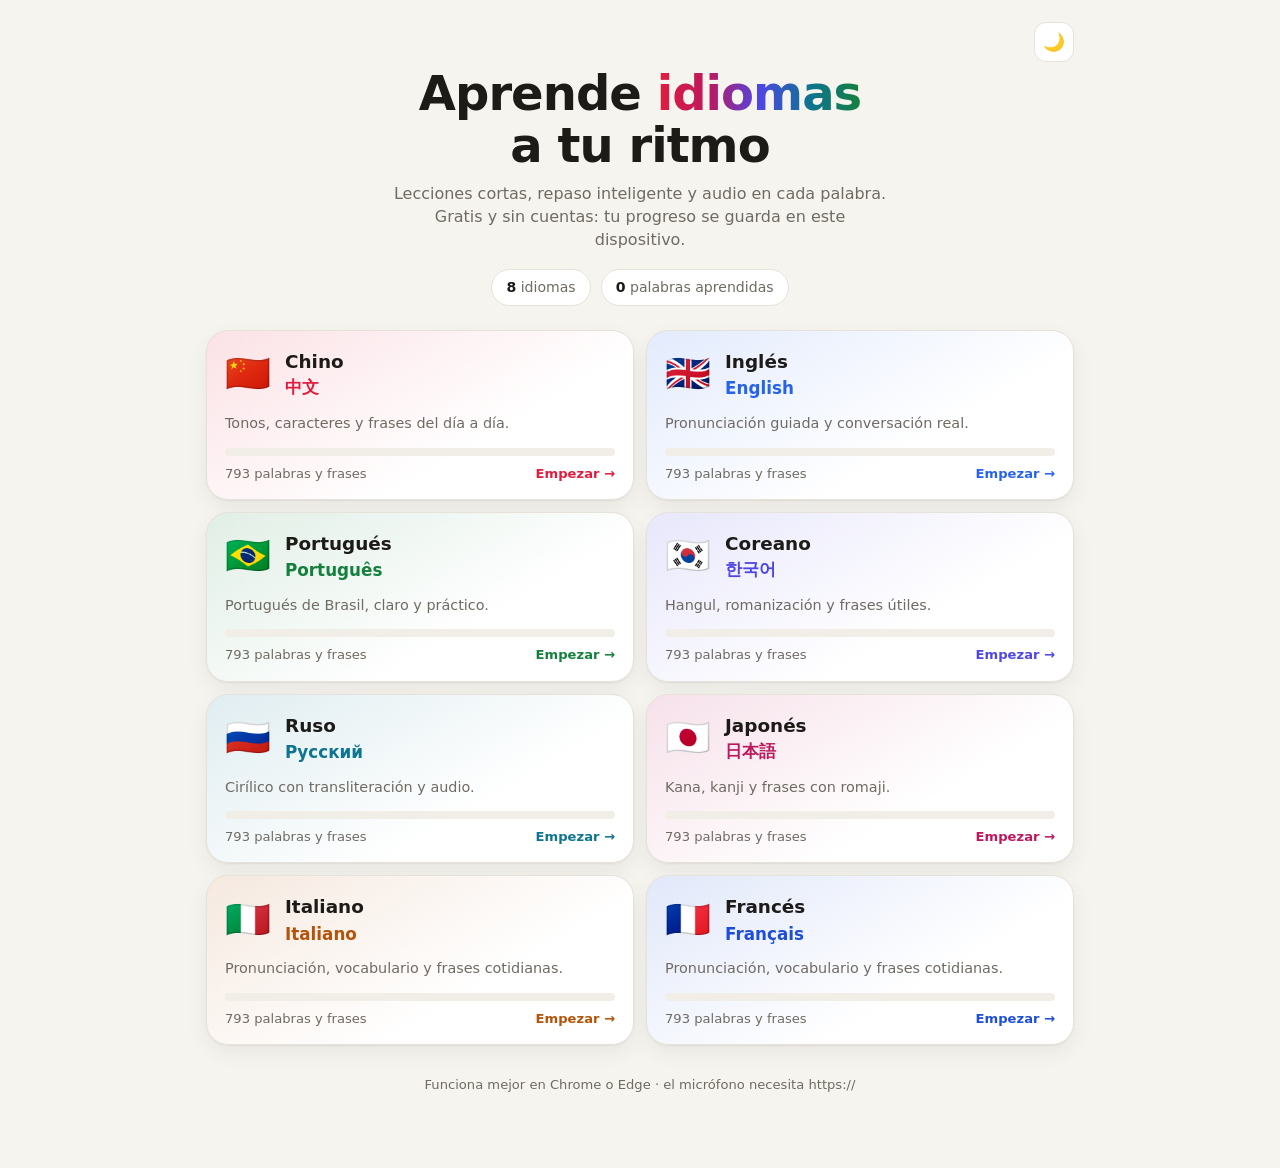
==== commit 1350e20a: "Add files via upload" ====
--- a/index.html
+++ b/index.html
@@ -3,28 +3,37 @@
 <head>
 <meta charset="UTF-8">
 <meta name="viewport" content="width=device-width, initial-scale=1, viewport-fit=cover">
-<meta name="theme-color" content="#1d1b18">
-<title>Aprende idiomas — elige el tuyo</title>
+<meta name="theme-color" content="#f6f4ef">
+<link rel="manifest" href="manifest.webmanifest">
+<link rel="icon" href="icon-192.png">
+<link rel="apple-touch-icon" href="icon-192.png">
+<meta name="apple-mobile-web-app-capable" content="yes">
+<title>Aprende idiomas</title>
 <style>
 :root{--bg:#f6f4ef;--surface:#fff;--surface2:#f1eee8;--text:#1d1b18;--muted:#6f6b63;--line:#e6e2d9;--shadow:0 1px 2px rgba(20,16,10,.06),0 8px 22px rgba(20,16,10,.06)}
-body.dark{--bg:#0e0e10;--surface:#17171a;--surface2:#212125;--text:#f3f1ec;--muted:#9d9a92;--line:#2a2a2f;--shadow:0 1px 2px rgba(0,0,0,.5),0 10px 26px rgba(0,0,0,.35)}
+body.dark{--bg:#0e0e10;--surface:#17171a;--surface2:#222226;--text:#f3f1ec;--muted:#9d9a92;--line:#2c2c31;--shadow:0 1px 2px rgba(0,0,0,.5),0 10px 26px rgba(0,0,0,.35)}
 *{box-sizing:border-box;-webkit-tap-highlight-color:transparent}
+[hidden]{display:none!important}
 body{margin:0;background:var(--bg);color:var(--text);font-family:system-ui,-apple-system,"Segoe UI",Roboto,sans-serif;line-height:1.45;transition:background .25s,color .25s}
-.wrap{max-width:900px;margin:0 auto;padding:max(28px,env(safe-area-inset-top)) 18px 70px}
-.top{display:flex;justify-content:flex-end}
-.tt{width:40px;height:40px;border-radius:12px;border:1px solid var(--line);background:var(--surface);font-size:1.1rem;cursor:pointer}
-header{text-align:center;margin:6px 0 28px}
+.wrap{max-width:900px;margin:0 auto;padding:max(22px,env(safe-area-inset-top)) 16px 60px}
+.top{display:flex;justify-content:flex-end;gap:8px}
+.tt{width:40px;height:40px;border-radius:12px;border:1px solid var(--line);background:var(--surface);font-size:1.1rem;cursor:pointer;color:var(--text)}
+header{text-align:center;margin:6px 0 24px}
 h1{font-size:clamp(2rem,7vw,3rem);line-height:1.08;letter-spacing:-.02em;margin:0 0 10px}
 h1 em{font-style:normal;background:linear-gradient(90deg,#e11d3e,#be185d,#4f46e5,#0e7490,#15803d);-webkit-background-clip:text;background-clip:text;color:transparent}
-.sub{color:var(--muted);max-width:480px;margin:0 auto;font-size:1rem}
+.sub{color:var(--muted);max-width:500px;margin:0 auto;font-size:1rem}
 .summary{display:flex;justify-content:center;gap:10px;flex-wrap:wrap;margin-top:18px}
 .pill{background:var(--surface);border:1px solid var(--line);border-radius:99px;padding:7px 14px;font-size:.88rem;color:var(--muted)}
 .pill b{color:var(--text)}
+.install{display:flex;align-items:center;gap:12px;background:var(--surface);border:1px solid var(--line);border-radius:18px;padding:14px 16px;margin-bottom:16px;box-shadow:var(--shadow)}
+.install img{width:44px;height:44px;border-radius:12px}
+.install div{flex:1;font-size:.92rem}
+.install b{display:block;font-size:1rem}
+.ibtn{border:0;background:#4f46e5;color:#fff;font-weight:800;border-radius:12px;padding:10px 14px;cursor:pointer;font:inherit;font-weight:800}
 .grid{display:grid;grid-template-columns:1fr;gap:12px}
 @media(min-width:620px){.grid{grid-template-columns:1fr 1fr}}
 .card{--c:#e11d3e;position:relative;display:block;text-decoration:none;color:inherit;background:linear-gradient(150deg,color-mix(in srgb,var(--c) 13%,var(--surface)),var(--surface) 65%);border:1px solid var(--line);border-radius:22px;padding:18px 18px 16px;box-shadow:var(--shadow);transition:transform .18s,border-color .18s;overflow:hidden}
 .card:hover{transform:translateY(-3px);border-color:var(--c)}
-.card:focus-visible{outline:3px solid color-mix(in srgb,var(--c) 55%,transparent);outline-offset:2px}
 .row{display:flex;align-items:center;gap:14px}
 .flag{font-size:2.3rem;line-height:1}
 .nm{font-weight:800;font-size:1.15rem}
@@ -33,10 +42,11 @@
 .desc{color:var(--muted);font-size:.9rem;margin:12px 0 14px}
 .bar{height:8px;border-radius:99px;background:var(--surface2);overflow:hidden}
 .bar i{display:block;height:100%;width:0;background:var(--c);border-radius:99px;transition:width .6s}
-.meta{display:flex;justify-content:space-between;align-items:center;margin-top:8px;font-size:.82rem;color:var(--muted)}
-.go{font-weight:800;color:var(--c)}
+.meta{display:flex;justify-content:space-between;align-items:center;gap:8px;margin-top:8px;font-size:.82rem;color:var(--muted)}
+.go{font-weight:800;color:var(--c);white-space:nowrap}
 .tag{position:absolute;top:14px;right:14px;background:var(--c);color:#fff;font-size:.7rem;font-weight:800;letter-spacing:.05em;text-transform:uppercase;padding:3px 9px;border-radius:99px}
-.foot{text-align:center;color:var(--muted);font-size:.82rem;margin-top:34px}
+.due{color:var(--c);font-weight:800}
+.foot{text-align:center;color:var(--muted);font-size:.82rem;margin-top:30px}
 </style>
 </head>
 <body>
@@ -44,62 +54,80 @@
   <div class="top"><button class="tt" id="tt" aria-label="Cambiar tema">🌙</button></div>
   <header>
     <h1>Aprende <em>idiomas</em><br>a tu ritmo</h1>
-    <p class="sub">Escucha, repite y domina casi 800 palabras y frases por idioma. Tu progreso se guarda en este navegador.</p>
+    <p class="sub">Lecciones cortas, repaso inteligente y audio en cada palabra. Gratis y sin cuentas: tu progreso se guarda en este dispositivo.</p>
     <div class="summary" id="summary"></div>
   </header>
+  <div class="install" id="installBox" hidden>
+    <img src="icon-192.png" alt="">
+    <div><b>Instálala en tu teléfono</b><span id="installTxt">Ábrela como una app, incluso sin internet.</span></div>
+    <button class="ibtn" id="installBtn" hidden>Instalar</button>
+  </div>
   <div class="grid" id="grid"></div>
-  <p class="foot">Elige un idioma para empezar · el micrófono funciona en https://</p>
+  <p class="foot">Funciona mejor en Chrome o Edge · el micrófono necesita https://</p>
 </div>
 <script>
 const LANGS = [
-  {n:'Chino',nat:'中文',f:'🇨🇳',file:'chinese_fluency_plan.html',key:'chinese-plan',c:'#e11d3e',cjk:1,d:'Pinyin, tonos y frases del día a día.'},
-  {n:'Inglés',nat:'English',f:'🇬🇧',file:'english_fluency_plan.html',key:'english-plan',c:'#2563eb',d:'Pronunciación guiada y conversación real.'},
-  {n:'Portugués',nat:'Português',f:'🇧🇷',file:'portuguese_fluency_plan.html',key:'portuguese-plan',c:'#15803d',d:'Portugués de Brasil, claro y práctico.'},
-  {n:'Coreano',nat:'한국어',f:'🇰🇷',file:'korean_fluency_plan.html',key:'korean-plan',c:'#4f46e5',cjk:1,d:'Hangul, romanización y frases útiles.'},
-  {n:'Ruso',nat:'Русский',f:'🇷🇺',file:'russian_fluency_plan.html',key:'russian-plan',c:'#0e7490',d:'Cirílico con transliteración y audio.'},
-  {n:'Japonés',nat:'日本語',f:'🇯🇵',file:'japanese_fluency_plan.html',key:'japanese-plan',c:'#be185d',cjk:1,d:'Kana, kanji y frases con romaji.'},
-  {n:'Italiano',nat:'Italiano',f:'🇮🇹',file:'italian_fluency_plan.html',key:'italian-plan',c:'#b45309',d:'Pronunciación, vocabulario y frases cotidianas.'},
-  {n:'Francés',nat:'Français',f:'🇫🇷',file:'french_fluency_plan.html',key:'french-plan',c:'#1d4ed8',d:'Pronunciación, vocabulario y frases cotidianas.'}
+  {code:'zh',n:'Chino',nat:'中文',f:'🇨🇳',key:'chinese-plan',c:'#e11d3e',cjk:1,d:'Tonos, caracteres y frases del día a día.'},
+  {code:'en',n:'Inglés',nat:'English',f:'🇬🇧',key:'english-plan',c:'#2563eb',d:'Pronunciación guiada y conversación real.'},
+  {code:'pt',n:'Portugués',nat:'Português',f:'🇧🇷',key:'portuguese-plan',c:'#15803d',d:'Portugués de Brasil, claro y práctico.'},
+  {code:'ko',n:'Coreano',nat:'한국어',f:'🇰🇷',key:'korean-plan',c:'#4f46e5',cjk:1,d:'Hangul, romanización y frases útiles.'},
+  {code:'ru',n:'Ruso',nat:'Русский',f:'🇷🇺',key:'russian-plan',c:'#0e7490',d:'Cirílico con transliteración y audio.'},
+  {code:'ja',n:'Japonés',nat:'日本語',f:'🇯🇵',key:'japanese-plan',c:'#be185d',cjk:1,d:'Kana, kanji y frases con romaji.'},
+  {code:'it',n:'Italiano',nat:'Italiano',f:'🇮🇹',key:'italian-plan',c:'#b45309',d:'Pronunciación, vocabulario y frases cotidianas.'},
+  {code:'fr',n:'Francés',nat:'Français',f:'🇫🇷',key:'french-plan',c:'#1d4ed8',d:'Pronunciación, vocabulario y frases cotidianas.'}
 ];
-const TOTAL = 793, MASTERY = 3;
+const TOTAL = 793;
 function get(k){try{return localStorage.getItem(k)}catch(e){return null}}
-function day(o){const d=new Date(Date.now()-o*864e5);return d.getFullYear()+'-'+String(d.getMonth()+1).padStart(2,'0')+'-'+String(d.getDate()).padStart(2,'0')}
+function getJSON(k){try{return JSON.parse(get(k)||'null')}catch(e){return null}}
+function day(o){const d=new Date();d.setHours(12,0,0,0);d.setDate(d.getDate()-o);return d.getFullYear()+'-'+String(d.getMonth()+1).padStart(2,'0')+'-'+String(d.getDate()).padStart(2,'0')}
 
-let totalMastered = 0, bestStreak = 0, recent = null, recentDate = '';
+let totalLearned = 0, totalDue = 0, bestStreak = 0, recent = null, recentDate = '';
+const today = day(0);
 const info = LANGS.map(L => {
-  let m = 0, streak = 0, last = '';
-  try{
-    const st = JSON.parse(get(L.key + '-progress-v1') || '{}');
-    m = Object.keys(st).filter(k => k[0] === 'a' && st[k] >= MASTERY).length;
-    const s = JSON.parse(get(L.key + '-streak') || 'null');
-    if(s){ last = s.lastDate || ''; if(last === day(0) || last === day(1)) streak = s.count; }
-  }catch(e){}
-  totalMastered += m; bestStreak = Math.max(bestStreak, streak);
-  if(last && last > recentDate){ recentDate = last; recent = L.key; }
-  return {m, streak, last};
+  let learned = 0, due = 0, streak = 0, last = '';
+  const srs = getJSON(L.key + '-srs-v1');
+  if(srs){ for(const id in srs){ learned++; if(srs[id].d <= today) due++; } }
+  else { const old = getJSON(L.key + '-progress-v1'); if(old) for(const k in old) if(k[0]==='a' && old[k] > 0) learned++; }
+  const s = getJSON(L.key + '-streak');
+  if(s){ last = s.lastDate || ''; if(last === day(0) || last === day(1)) streak = s.count; }
+  totalLearned += learned; totalDue += due; bestStreak = Math.max(bestStreak, streak);
+  if(last && last > recentDate){ recentDate = last; recent = L.code; }
+  return {learned, due, streak};
 });
 
 const grid = document.getElementById('grid');
 LANGS.forEach((L, i) => {
-  const {m, streak} = info[i], pct = Math.min(100, Math.round(m / TOTAL * 100));
+  const {learned, due, streak} = info[i], pct = Math.min(100, Math.round(learned / TOTAL * 100));
   const a = document.createElement('a');
-  a.className = 'card'; a.href = L.file; a.style.setProperty('--c', L.c);
-  a.innerHTML = `${recent === L.key ? '<span class="tag">Continuar</span>' : ''}
+  a.className = 'card'; a.href = 'app.html?lang=' + L.code; a.style.setProperty('--c', L.c);
+  a.innerHTML = `${recent === L.code ? '<span class="tag">Continuar</span>' : ''}
     <div class="row"><div class="flag">${L.f}</div><div><div class="nm">${L.n}</div><div class="nat ${L.cjk ? 'cjk' : ''}">${L.nat}</div></div></div>
     <p class="desc">${L.d}</p>
     <div class="bar"><i style="width:${pct}%"></i></div>
-    <div class="meta"><span>${m ? m + ' de ' + TOTAL + ' dominadas' : TOTAL + ' palabras y frases'}${streak ? ' · 🔥 ' + streak : ''}</span><span class="go">${m ? 'Seguir →' : 'Empezar →'}</span></div>`;
+    <div class="meta"><span>${learned ? learned + ' aprendidas' : TOTAL + ' palabras y frases'}${due ? ` · <span class="due">${due} por repasar</span>` : ''}${streak ? ' · 🔥 ' + streak : ''}</span><span class="go">${learned ? 'Seguir →' : 'Empezar →'}</span></div>`;
   grid.appendChild(a);
 });
-
-const sm = document.getElementById('summary');
-sm.innerHTML = `<span class="pill"><b>${LANGS.length}</b> idiomas</span><span class="pill"><b>${totalMastered}</b> frases dominadas</span>` + (bestStreak ? `<span class="pill">🔥 <b>${bestStreak}</b> días de racha</span>` : '');
+document.getElementById('summary').innerHTML = `<span class="pill"><b>${LANGS.length}</b> idiomas</span><span class="pill"><b>${totalLearned}</b> palabras aprendidas</span>`
+  + (totalDue ? `<span class="pill"><b>${totalDue}</b> repasos hoy</span>` : '') + (bestStreak ? `<span class="pill">🔥 <b>${bestStreak}</b> días de racha</span>` : '');
 
 const tt = document.getElementById('tt');
-function setDark(d){document.body.classList.toggle('dark', d); tt.textContent = d ? '☀️' : '🌙'; try{localStorage.setItem('hub-theme', d ? 'dark' : 'light')}catch(e){}}
-let t = get('hub-theme');
-setDark(t ? t === 'dark' : (window.matchMedia && matchMedia('(prefers-color-scheme: dark)').matches));
+function setDark(d){document.body.classList.toggle('dark', d); tt.textContent = d ? '☀️' : '🌙'; try{localStorage.setItem('langapp-theme', d ? 'dark' : 'light')}catch(e){}
+  document.querySelector('meta[name=theme-color]').setAttribute('content', d ? '#0e0e10' : '#f6f4ef');}
+const saved = get('langapp-theme') || get('hub-theme');
+setDark(saved ? saved === 'dark' : !!(window.matchMedia && matchMedia('(prefers-color-scheme: dark)').matches));
 tt.onclick = () => setDark(!document.body.classList.contains('dark'));
+
+// Offline + install
+if('serviceWorker' in navigator && location.protocol === 'https:') navigator.serviceWorker.register('sw.js').catch(() => {});
+const standalone = (window.matchMedia && matchMedia('(display-mode: standalone)').matches) || navigator.standalone;
+const box = document.getElementById('installBox'), ib = document.getElementById('installBtn');
+let deferred = null;
+window.addEventListener('beforeinstallprompt', e => { e.preventDefault(); deferred = e; box.hidden = false; ib.hidden = false; });
+ib.onclick = async () => { if(!deferred) return; deferred.prompt(); await deferred.userChoice; deferred = null; box.hidden = true; };
+if(!standalone && /iphone|ipad|ipod/i.test(navigator.userAgent)){
+  box.hidden = false;
+  document.getElementById('installTxt').textContent = 'En Safari toca Compartir ⬆️ y luego “Agregar a inicio”.';
+}
 </script>
 </body>
 </html>
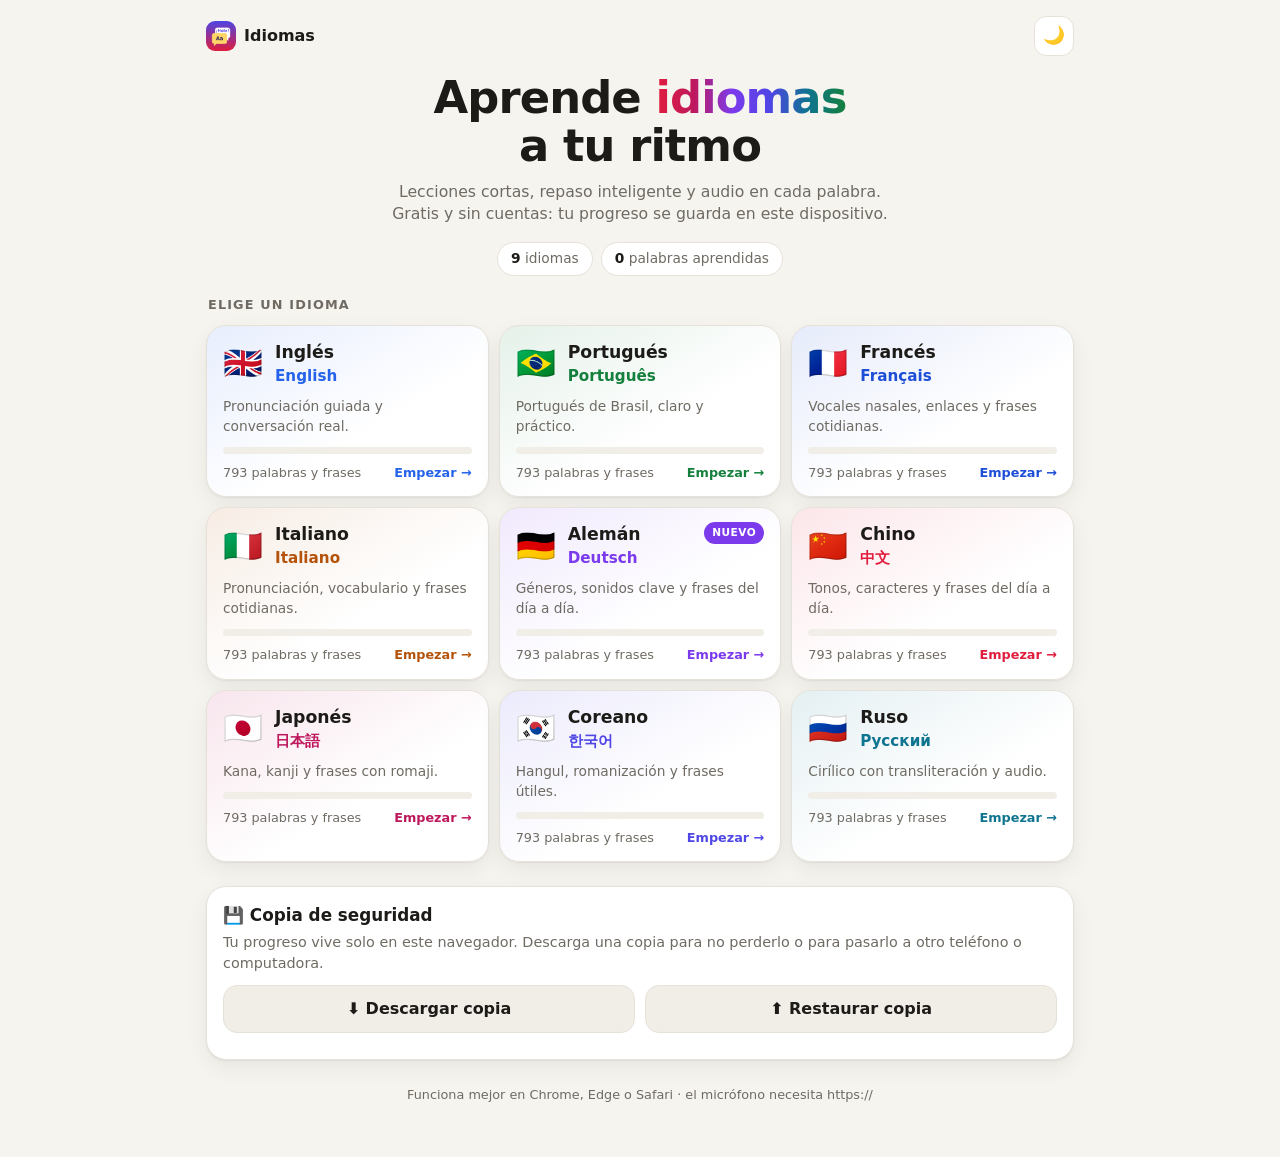
==== commit 3df92992: "Add files via upload" ====
--- a/index.html
+++ b/index.html
@@ -4,129 +4,225 @@
 <meta charset="UTF-8">
 <meta name="viewport" content="width=device-width, initial-scale=1, viewport-fit=cover">
 <meta name="theme-color" content="#f6f4ef">
+<meta name="description" content="Aprende 9 idiomas desde el español con lecciones cortas, repaso inteligente, audio y micrófono. Gratis y sin cuentas.">
 <link rel="manifest" href="manifest.webmanifest">
 <link rel="icon" href="icon-192.png">
 <link rel="apple-touch-icon" href="icon-192.png">
 <meta name="apple-mobile-web-app-capable" content="yes">
 <title>Aprende idiomas</title>
 <style>
-:root{--bg:#f6f4ef;--surface:#fff;--surface2:#f1eee8;--text:#1d1b18;--muted:#6f6b63;--line:#e6e2d9;--shadow:0 1px 2px rgba(20,16,10,.06),0 8px 22px rgba(20,16,10,.06)}
-body.dark{--bg:#0e0e10;--surface:#17171a;--surface2:#222226;--text:#f3f1ec;--muted:#9d9a92;--line:#2c2c31;--shadow:0 1px 2px rgba(0,0,0,.5),0 10px 26px rgba(0,0,0,.35)}
+:root{--bg:#f6f4ef;--surface:#fff;--surface2:#f1eee8;--text:#1d1b18;--muted:#6f6b63;--line:#e6e2d9;--ok:#16a34a;--bad:#dc2626;--shadow:0 1px 2px rgba(20,16,10,.06),0 8px 22px rgba(20,16,10,.06)}
+body.dark{--bg:#0e0e10;--surface:#17171a;--surface2:#222226;--text:#f3f1ec;--muted:#9d9a92;--line:#2c2c31;--ok:#34d399;--bad:#f87171;--shadow:0 1px 2px rgba(0,0,0,.5),0 10px 26px rgba(0,0,0,.35)}
 *{box-sizing:border-box;-webkit-tap-highlight-color:transparent}
 [hidden]{display:none!important}
 body{margin:0;background:var(--bg);color:var(--text);font-family:system-ui,-apple-system,"Segoe UI",Roboto,sans-serif;line-height:1.45;transition:background .25s,color .25s}
-.wrap{max-width:900px;margin:0 auto;padding:max(22px,env(safe-area-inset-top)) 16px 60px}
-.top{display:flex;justify-content:flex-end;gap:8px}
-.tt{width:40px;height:40px;border-radius:12px;border:1px solid var(--line);background:var(--surface);font-size:1.1rem;cursor:pointer;color:var(--text)}
-header{text-align:center;margin:6px 0 24px}
-h1{font-size:clamp(2rem,7vw,3rem);line-height:1.08;letter-spacing:-.02em;margin:0 0 10px}
-h1 em{font-style:normal;background:linear-gradient(90deg,#e11d3e,#be185d,#4f46e5,#0e7490,#15803d);-webkit-background-clip:text;background-clip:text;color:transparent}
-.sub{color:var(--muted);max-width:500px;margin:0 auto;font-size:1rem}
-.summary{display:flex;justify-content:center;gap:10px;flex-wrap:wrap;margin-top:18px}
-.pill{background:var(--surface);border:1px solid var(--line);border-radius:99px;padding:7px 14px;font-size:.88rem;color:var(--muted)}
+button{font:inherit;color:inherit;cursor:pointer}
+:focus-visible{outline:3px solid color-mix(in srgb,#4f46e5 55%,transparent);outline-offset:2px}
+.wrap{max-width:900px;margin:0 auto;padding:max(16px,env(safe-area-inset-top)) 16px max(40px,env(safe-area-inset-bottom))}
+.top{display:flex;justify-content:space-between;align-items:center;gap:8px}
+.logo{display:flex;align-items:center;gap:8px;font-weight:800}
+.logo img{width:30px;height:30px;border-radius:9px}
+.tt{width:40px;height:40px;border-radius:12px;border:1px solid var(--line);background:var(--surface);font-size:1.1rem;color:var(--text)}
+header{text-align:center;margin:18px 0 20px}
+h1{font-size:clamp(1.9rem,7vw,2.8rem);line-height:1.08;letter-spacing:-.02em;margin:0 0 10px}
+h1 em{font-style:normal;background:linear-gradient(90deg,#e11d3e,#be185d,#7c3aed,#4f46e5,#0e7490,#15803d);-webkit-background-clip:text;background-clip:text;color:transparent}
+.sub{color:var(--muted);max-width:520px;margin:0 auto;font-size:.98rem}
+.summary{display:flex;justify-content:center;gap:8px;flex-wrap:wrap;margin-top:16px}
+.pill{background:var(--surface);border:1px solid var(--line);border-radius:99px;padding:6px 13px;font-size:.86rem;color:var(--muted)}
 .pill b{color:var(--text)}
-.install{display:flex;align-items:center;gap:12px;background:var(--surface);border:1px solid var(--line);border-radius:18px;padding:14px 16px;margin-bottom:16px;box-shadow:var(--shadow)}
-.install img{width:44px;height:44px;border-radius:12px}
-.install div{flex:1;font-size:.92rem}
-.install b{display:block;font-size:1rem}
-.ibtn{border:0;background:#4f46e5;color:#fff;font-weight:800;border-radius:12px;padding:10px 14px;cursor:pointer;font:inherit;font-weight:800}
-.grid{display:grid;grid-template-columns:1fr;gap:12px}
-@media(min-width:620px){.grid{grid-template-columns:1fr 1fr}}
-.card{--c:#e11d3e;position:relative;display:block;text-decoration:none;color:inherit;background:linear-gradient(150deg,color-mix(in srgb,var(--c) 13%,var(--surface)),var(--surface) 65%);border:1px solid var(--line);border-radius:22px;padding:18px 18px 16px;box-shadow:var(--shadow);transition:transform .18s,border-color .18s;overflow:hidden}
+.pill.hot{border-color:color-mix(in srgb,#ea580c 45%,var(--line));color:#ea580c}
+.pill.hot b{color:#ea580c}
+
+/* continue card */
+.resume{--c:#4f46e5;display:flex;align-items:center;gap:14px;text-decoration:none;color:#fff;background:linear-gradient(135deg,var(--c),color-mix(in srgb,var(--c) 70%,#000));border-radius:22px;padding:16px 18px;box-shadow:0 10px 30px color-mix(in srgb,var(--c) 35%,transparent);margin-bottom:22px;transition:transform .15s}
+.resume:hover{transform:translateY(-2px)}
+.resume .rf{font-size:2.4rem;line-height:1}
+.resume .rb{flex:1;min-width:0}
+.resume .rk{font-size:.72rem;font-weight:800;letter-spacing:.08em;text-transform:uppercase;opacity:.8}
+.resume .rn{font-weight:800;font-size:1.2rem}
+.resume .rs{font-size:.86rem;opacity:.9}
+.resume .rgo{background:#fff;color:var(--c);font-weight:900;border-radius:14px;padding:10px 14px;white-space:nowrap}
+
+.sec{display:flex;justify-content:space-between;align-items:baseline;margin:0 2px 10px}
+.sec h2{font-size:.8rem;font-weight:800;letter-spacing:.09em;text-transform:uppercase;color:var(--muted);margin:0}
+.grid{display:grid;grid-template-columns:1fr;gap:10px}
+@media(min-width:560px){.grid{grid-template-columns:1fr 1fr}}
+@media(min-width:860px){.grid{grid-template-columns:1fr 1fr 1fr}}
+.card{--c:#e11d3e;position:relative;display:flex;flex-direction:column;gap:10px;text-decoration:none;color:inherit;background:linear-gradient(150deg,color-mix(in srgb,var(--c) 11%,var(--surface)),var(--surface) 60%);border:1px solid var(--line);border-radius:20px;padding:14px 16px;box-shadow:var(--shadow);transition:transform .18s,border-color .18s}
 .card:hover{transform:translateY(-3px);border-color:var(--c)}
-.row{display:flex;align-items:center;gap:14px}
-.flag{font-size:2.3rem;line-height:1}
-.nm{font-weight:800;font-size:1.15rem}
-.nat{color:var(--c);font-weight:700;font-size:1.05rem;margin-top:1px}
-.cjk{font-family:"Noto Serif CJK SC","Noto Serif CJK JP","Noto Serif CJK KR","Songti SC","Hiragino Mincho ProN",serif}
-.desc{color:var(--muted);font-size:.9rem;margin:12px 0 14px}
-.bar{height:8px;border-radius:99px;background:var(--surface2);overflow:hidden}
+.row{display:flex;align-items:center;gap:12px}
+.flag{font-size:2rem;line-height:1}
+.nmw{flex:1;min-width:0}
+.nm{font-weight:800;font-size:1.08rem}
+.nat{color:var(--c);font-weight:700;font-size:.95rem}
+.cjk{font-family:"Noto Serif CJK SC","Noto Serif CJK JP","Noto Serif CJK KR","Songti SC","Hiragino Mincho ProN","Apple SD Gothic Neo",serif}
+.desc{color:var(--muted);font-size:.86rem;margin:0}
+.bar{height:7px;border-radius:99px;background:var(--surface2);overflow:hidden}
 .bar i{display:block;height:100%;width:0;background:var(--c);border-radius:99px;transition:width .6s}
-.meta{display:flex;justify-content:space-between;align-items:center;gap:8px;margin-top:8px;font-size:.82rem;color:var(--muted)}
+.meta{display:flex;justify-content:space-between;align-items:center;gap:8px;font-size:.8rem;color:var(--muted)}
 .go{font-weight:800;color:var(--c);white-space:nowrap}
-.tag{position:absolute;top:14px;right:14px;background:var(--c);color:#fff;font-size:.7rem;font-weight:800;letter-spacing:.05em;text-transform:uppercase;padding:3px 9px;border-radius:99px}
+.tag{background:var(--c);color:#fff;font-size:.66rem;font-weight:800;letter-spacing:.05em;text-transform:uppercase;padding:3px 8px;border-radius:99px;align-self:flex-start}
 .due{color:var(--c);font-weight:800}
-.foot{text-align:center;color:var(--muted);font-size:.82rem;margin-top:30px}
+
+.panel{background:var(--surface);border:1px solid var(--line);border-radius:20px;padding:16px;box-shadow:var(--shadow);margin-top:24px}
+.panel h3{margin:0 0 4px;font-size:1.05rem}
+.panel p{margin:0 0 12px;color:var(--muted);font-size:.9rem}
+.btns{display:flex;gap:10px;flex-wrap:wrap}
+.btn{flex:1;min-width:150px;border:1px solid var(--line);background:var(--surface2);border-radius:14px;padding:11px 14px;font-weight:800;display:inline-flex;align-items:center;justify-content:center;gap:8px}
+.btn.primary{background:#4f46e5;color:#fff;border-color:transparent}
+.install{display:flex;align-items:center;gap:12px;background:var(--surface);border:1px solid var(--line);border-radius:18px;padding:12px 14px;margin-bottom:18px;box-shadow:var(--shadow)}
+.install img{width:42px;height:42px;border-radius:12px}
+.install div{flex:1;font-size:.9rem}
+.install b{display:block;font-size:.98rem}
+.install .btn{flex:none;min-width:0}
+.x{border:0;background:none;color:var(--muted);font-size:1.1rem;padding:6px}
+.foot{text-align:center;color:var(--muted);font-size:.8rem;margin-top:26px}
+.toast{position:fixed;left:50%;bottom:calc(24px + env(safe-area-inset-bottom));transform:translate(-50%,20px);background:var(--text);color:var(--bg);padding:11px 18px;border-radius:99px;font-weight:700;font-size:.9rem;opacity:0;pointer-events:none;transition:all .3s;z-index:95;max-width:90vw;text-align:center}
+.toast.on{opacity:1;transform:translate(-50%,0)}
+@media(prefers-reduced-motion:reduce){*{transition:none!important}}
 </style>
 </head>
 <body>
 <div class="wrap">
-  <div class="top"><button class="tt" id="tt" aria-label="Cambiar tema">🌙</button></div>
+  <div class="top"><div class="logo"><img src="icon-192.png" alt="">Idiomas</div><button class="tt" id="tt" aria-label="Cambiar tema">🌙</button></div>
   <header>
     <h1>Aprende <em>idiomas</em><br>a tu ritmo</h1>
     <p class="sub">Lecciones cortas, repaso inteligente y audio en cada palabra. Gratis y sin cuentas: tu progreso se guarda en este dispositivo.</p>
     <div class="summary" id="summary"></div>
   </header>
+
   <div class="install" id="installBox" hidden>
     <img src="icon-192.png" alt="">
     <div><b>Instálala en tu teléfono</b><span id="installTxt">Ábrela como una app, incluso sin internet.</span></div>
-    <button class="ibtn" id="installBtn" hidden>Instalar</button>
+    <button class="btn primary" id="installBtn" hidden>Instalar</button>
+    <button class="x" id="installX" aria-label="Ocultar">✕</button>
   </div>
+
+  <a class="resume" id="resume" hidden></a>
+
+  <div class="sec"><h2>Elige un idioma</h2></div>
   <div class="grid" id="grid"></div>
-  <p class="foot">Funciona mejor en Chrome o Edge · el micrófono necesita https://</p>
+
+  <section class="panel" aria-labelledby="bkT">
+    <h3 id="bkT">💾 Copia de seguridad</h3>
+    <p>Tu progreso vive solo en este navegador. Descarga una copia para no perderlo o para pasarlo a otro teléfono o computadora.</p>
+    <div class="btns">
+      <button class="btn" id="bkDown">⬇️ Descargar copia</button>
+      <button class="btn" id="bkUp">⬆️ Restaurar copia</button>
+      <input type="file" id="bkFile" accept="application/json,.json" hidden>
+    </div>
+    <p id="bkLast" style="margin:10px 0 0;font-size:.82rem"></p>
+  </section>
+
+  <p class="foot">Funciona mejor en Chrome, Edge o Safari · el micrófono necesita https://</p>
 </div>
+<div class="toast" id="toast" role="status"></div>
+<script src="langs.js"></script>
 <script>
-const LANGS = [
-  {code:'zh',n:'Chino',nat:'中文',f:'🇨🇳',key:'chinese-plan',c:'#e11d3e',cjk:1,d:'Tonos, caracteres y frases del día a día.'},
-  {code:'en',n:'Inglés',nat:'English',f:'🇬🇧',key:'english-plan',c:'#2563eb',d:'Pronunciación guiada y conversación real.'},
-  {code:'pt',n:'Portugués',nat:'Português',f:'🇧🇷',key:'portuguese-plan',c:'#15803d',d:'Portugués de Brasil, claro y práctico.'},
-  {code:'ko',n:'Coreano',nat:'한국어',f:'🇰🇷',key:'korean-plan',c:'#4f46e5',cjk:1,d:'Hangul, romanización y frases útiles.'},
-  {code:'ru',n:'Ruso',nat:'Русский',f:'🇷🇺',key:'russian-plan',c:'#0e7490',d:'Cirílico con transliteración y audio.'},
-  {code:'ja',n:'Japonés',nat:'日本語',f:'🇯🇵',key:'japanese-plan',c:'#be185d',cjk:1,d:'Kana, kanji y frases con romaji.'},
-  {code:'it',n:'Italiano',nat:'Italiano',f:'🇮🇹',key:'italian-plan',c:'#b45309',d:'Pronunciación, vocabulario y frases cotidianas.'},
-  {code:'fr',n:'Francés',nat:'Français',f:'🇫🇷',key:'french-plan',c:'#1d4ed8',d:'Pronunciación, vocabulario y frases cotidianas.'}
-];
-const TOTAL = 793;
+const LANGS = window.LANGS, TOTAL = window.LANG_TOTAL || 793;
+const $ = id => document.getElementById(id);
 function get(k){try{return localStorage.getItem(k)}catch(e){return null}}
+function set(k, v){try{localStorage.setItem(k, v)}catch(e){}}
 function getJSON(k){try{return JSON.parse(get(k)||'null')}catch(e){return null}}
+function esc(s){return String(s).replace(/[&<>"']/g, c => ({'&':'&amp;','<':'&lt;','>':'&gt;','"':'&quot;',"'":'&#39;'}[c]))}
 function day(o){const d=new Date();d.setHours(12,0,0,0);d.setDate(d.getDate()-o);return d.getFullYear()+'-'+String(d.getMonth()+1).padStart(2,'0')+'-'+String(d.getDate()).padStart(2,'0')}
-
-let totalLearned = 0, totalDue = 0, bestStreak = 0, recent = null, recentDate = '';
-const today = day(0);
-const info = LANGS.map(L => {
-  let learned = 0, due = 0, streak = 0, last = '';
-  const srs = getJSON(L.key + '-srs-v1');
-  if(srs){ for(const id in srs){ learned++; if(srs[id].d <= today) due++; } }
-  else { const old = getJSON(L.key + '-progress-v1'); if(old) for(const k in old) if(k[0]==='a' && old[k] > 0) learned++; }
-  const s = getJSON(L.key + '-streak');
-  if(s){ last = s.lastDate || ''; if(last === day(0) || last === day(1)) streak = s.count; }
-  totalLearned += learned; totalDue += due; bestStreak = Math.max(bestStreak, streak);
-  if(last && last > recentDate){ recentDate = last; recent = L.code; }
-  return {learned, due, streak};
-});
-
-const grid = document.getElementById('grid');
-LANGS.forEach((L, i) => {
-  const {learned, due, streak} = info[i], pct = Math.min(100, Math.round(learned / TOTAL * 100));
-  const a = document.createElement('a');
-  a.className = 'card'; a.href = 'app.html?lang=' + L.code; a.style.setProperty('--c', L.c);
-  a.innerHTML = `${recent === L.code ? '<span class="tag">Continuar</span>' : ''}
-    <div class="row"><div class="flag">${L.f}</div><div><div class="nm">${L.n}</div><div class="nat ${L.cjk ? 'cjk' : ''}">${L.nat}</div></div></div>
-    <p class="desc">${L.d}</p>
-    <div class="bar"><i style="width:${pct}%"></i></div>
-    <div class="meta"><span>${learned ? learned + ' aprendidas' : TOTAL + ' palabras y frases'}${due ? ` · <span class="due">${due} por repasar</span>` : ''}${streak ? ' · 🔥 ' + streak : ''}</span><span class="go">${learned ? 'Seguir →' : 'Empezar →'}</span></div>`;
-  grid.appendChild(a);
-});
-document.getElementById('summary').innerHTML = `<span class="pill"><b>${LANGS.length}</b> idiomas</span><span class="pill"><b>${totalLearned}</b> palabras aprendidas</span>`
-  + (totalDue ? `<span class="pill"><b>${totalDue}</b> repasos hoy</span>` : '') + (bestStreak ? `<span class="pill">🔥 <b>${bestStreak}</b> días de racha</span>` : '');
-
-const tt = document.getElementById('tt');
-function setDark(d){document.body.classList.toggle('dark', d); tt.textContent = d ? '☀️' : '🌙'; try{localStorage.setItem('langapp-theme', d ? 'dark' : 'light')}catch(e){}
+function toast(m){const t=$('toast');t.textContent=m;t.classList.add('on');clearTimeout(toast._t);toast._t=setTimeout(()=>t.classList.remove('on'),2600)}
+
+function render(){
+  let totalLearned = 0, totalDue = 0, bestStreak = 0, recent = null, recentDate = '', exToday = 0;
+  const today = day(0);
+  const info = LANGS.map(L => {
+    let learned = 0, due = 0, streak = 0, last = '', done = 0;
+    const srs = getJSON(L.key + '-srs-v1');
+    if(srs){ for(const id in srs){ learned++; if(srs[id].d <= today) due++; } }
+    else { const old = getJSON(L.key + '-progress-v1'); if(old) for(const k in old) if(k[0]==='a' && old[k] > 0) learned++; }
+    const path = getJSON(L.key + '-path-v1'); if(path && path.done) done = Object.keys(path.done).length;
+    const s = getJSON(L.key + '-streak');
+    if(s){ last = s.lastDate || ''; if(last === day(0) || last === day(1)) streak = s.count; }
+    const d = getJSON(L.key + '-days-v1'); if(d && d[today]) exToday += d[today].ex || 0;
+    totalLearned += learned; totalDue += due; bestStreak = Math.max(bestStreak, streak);
+    if(last && last > recentDate){ recentDate = last; recent = L.code; }
+    return {learned, due, streak, done};
+  });
+  const lastOpened = get('langapp-last');
+  if(!recent && lastOpened && LANGS.some(l => l.code === lastOpened)) recent = lastOpened;
+
+  // "Continuar" card
+  const rb = $('resume');
+  if(recent){
+    const i = LANGS.findIndex(l => l.code === recent), L = LANGS[i], s = info[i];
+    rb.hidden = false; rb.href = 'app.html?lang=' + L.code; rb.style.setProperty('--c', L.c);
+    rb.innerHTML = `<span class="rf">${L.f}</span><span class="rb"><span class="rk">Continuar</span><div class="rn">${esc(L.n)}</div>
+      <div class="rs">${s.due ? s.due + ' repasos pendientes' : s.learned + ' palabras aprendidas'}${s.streak ? ' · 🔥 ' + s.streak + (s.streak === 1 ? ' día' : ' días') : ''}</div></span><span class="rgo">${s.due ? 'Repasar' : 'Seguir'} →</span>`;
+  } else rb.hidden = true;
+
+  $('grid').innerHTML = LANGS.map((L, i) => {
+    const {learned, due, streak} = info[i], pct = Math.min(100, Math.round(learned / TOTAL * 100));
+    return `<a class="card" href="app.html?lang=${L.code}" style="--c:${L.c}">
+      <div class="row"><div class="flag">${L.f}</div><div class="nmw"><div class="nm">${esc(L.n)}</div><div class="nat ${L.cjk ? 'cjk' : ''}">${esc(L.nat)}</div></div>${L.isNew && !learned ? '<span class="tag">Nuevo</span>' : ''}</div>
+      <p class="desc">${esc(L.d)}</p>
+      <div class="bar" role="progressbar" aria-valuenow="${pct}" aria-valuemin="0" aria-valuemax="100" aria-label="Progreso en ${esc(L.n)}"><i style="width:${pct}%"></i></div>
+      <div class="meta"><span>${learned ? `${learned}/${TOTAL} · ${pct}%` : TOTAL + ' palabras y frases'}${due ? ` · <span class="due">${due} por repasar</span>` : ''}${streak ? ' · 🔥 ' + streak : ''}</span><span class="go">${learned ? 'Seguir →' : 'Empezar →'}</span></div></a>`;
+  }).join('');
+
+  $('summary').innerHTML = `<span class="pill"><b>${LANGS.length}</b> idiomas</span><span class="pill"><b>${totalLearned}</b> palabras aprendidas</span>`
+    + (totalDue ? `<span class="pill"><b>${totalDue}</b> repasos hoy</span>` : '')
+    + (exToday ? `<span class="pill"><b>${exToday}</b> ejercicios hoy</span>` : '')
+    + (bestStreak ? `<span class="pill hot">🔥 <b>${bestStreak}</b> ${bestStreak === 1 ? 'día' : 'días'} de racha</span>` : '');
+  const bl = get('langapp-backup-date');
+  $('bkLast').textContent = bl ? 'Última copia descargada: ' + new Date(bl).toLocaleDateString('es', {day: 'numeric', month: 'long', year: 'numeric'}) : '';
+}
+render();
+// Coming back from a lesson (bfcache) → refresh numbers.
+window.addEventListener('pageshow', e => { if(e.persisted) render(); });
+document.addEventListener('visibilitychange', () => { if(document.visibilityState === 'visible') render(); });
+
+/* ---------- theme ---------- */
+const tt = $('tt');
+function setDark(d){document.body.classList.toggle('dark', d); tt.textContent = d ? '☀️' : '🌙'; tt.setAttribute('aria-label', d ? 'Usar tema claro' : 'Usar tema oscuro');
   document.querySelector('meta[name=theme-color]').setAttribute('content', d ? '#0e0e10' : '#f6f4ef');}
 const saved = get('langapp-theme') || get('hub-theme');
 setDark(saved ? saved === 'dark' : !!(window.matchMedia && matchMedia('(prefers-color-scheme: dark)').matches));
-tt.onclick = () => setDark(!document.body.classList.contains('dark'));
-
-// Offline + install
+tt.onclick = () => { const d = !document.body.classList.contains('dark'); setDark(d); set('langapp-theme', d ? 'dark' : 'light'); };
+
+/* ---------- backup ---------- */
+const PREFIXES = LANGS.map(l => l.key + '-').concat(['langapp-', 'hub-theme']);
+const ours = k => PREFIXES.some(p => k.startsWith(p)) && k !== 'langapp-backup-date';
+$('bkDown').onclick = () => {
+  const data = {};
+  try{ for(let i = 0; i < localStorage.length; i++){ const k = localStorage.key(i); if(ours(k)) data[k] = localStorage.getItem(k); } }catch(e){}
+  if(!Object.keys(data).length){ toast('Todavía no hay progreso para guardar'); return; }
+  const blob = new Blob([JSON.stringify({app: 'idiomas', v: 1, date: new Date().toISOString(), data}, null, 1)], {type: 'application/json'});
+  const a = document.createElement('a'); a.href = URL.createObjectURL(blob); a.download = 'idiomas-progreso-' + day(0) + '.json';
+  document.body.appendChild(a); a.click(); setTimeout(() => { URL.revokeObjectURL(a.href); a.remove(); }, 500);
+  set('langapp-backup-date', new Date().toISOString()); render(); toast('Copia descargada ✅');
+};
+$('bkUp').onclick = () => $('bkFile').click();
+$('bkFile').onchange = async e => {
+  const f = e.target.files[0]; e.target.value = ''; if(!f) return;
+  let j; try{ j = JSON.parse(await f.text()); }catch(err){ toast('Ese archivo no es una copia válida'); return; }
+  const data = j && j.app === 'idiomas' && j.data;
+  const keys = data ? Object.keys(data).filter(k => ours(k) && typeof data[k] === 'string') : [];
+  if(!keys.length){ toast('Ese archivo no es una copia de esta app'); return; }
+  const when = j.date ? new Date(j.date).toLocaleDateString('es', {day: 'numeric', month: 'long', year: 'numeric'}) : 'fecha desconocida';
+  if(!confirm(`¿Restaurar la copia del ${when}? Reemplazará el progreso actual de los idiomas que contiene.`)) return;
+  keys.forEach(k => set(k, data[k]));
+  const th = get('langapp-theme'); if(th) setDark(th === 'dark');
+  render(); toast('Progreso restaurado ✅');
+};
+
+/* ---------- offline + install ---------- */
 if('serviceWorker' in navigator && location.protocol === 'https:') navigator.serviceWorker.register('sw.js').catch(() => {});
 const standalone = (window.matchMedia && matchMedia('(display-mode: standalone)').matches) || navigator.standalone;
-const box = document.getElementById('installBox'), ib = document.getElementById('installBtn');
+const box = $('installBox'), ib = $('installBtn');
+const hidInstall = () => get('langapp-install-hide') === '1';
 let deferred = null;
-window.addEventListener('beforeinstallprompt', e => { e.preventDefault(); deferred = e; box.hidden = false; ib.hidden = false; });
+window.addEventListener('beforeinstallprompt', e => { e.preventDefault(); deferred = e; if(!hidInstall()){ box.hidden = false; ib.hidden = false; } });
 ib.onclick = async () => { if(!deferred) return; deferred.prompt(); await deferred.userChoice; deferred = null; box.hidden = true; };
-if(!standalone && /iphone|ipad|ipod/i.test(navigator.userAgent)){
+$('installX').onclick = () => { box.hidden = true; set('langapp-install-hide', '1'); };
+if(!standalone && !hidInstall() && /iphone|ipad|ipod/i.test(navigator.userAgent)){
   box.hidden = false;
-  document.getElementById('installTxt').textContent = 'En Safari toca Compartir ⬆️ y luego “Agregar a inicio”.';
+  $('installTxt').textContent = 'En Safari toca Compartir ⬆️ y luego «Agregar a inicio».';
 }
 </script>
 </body>
